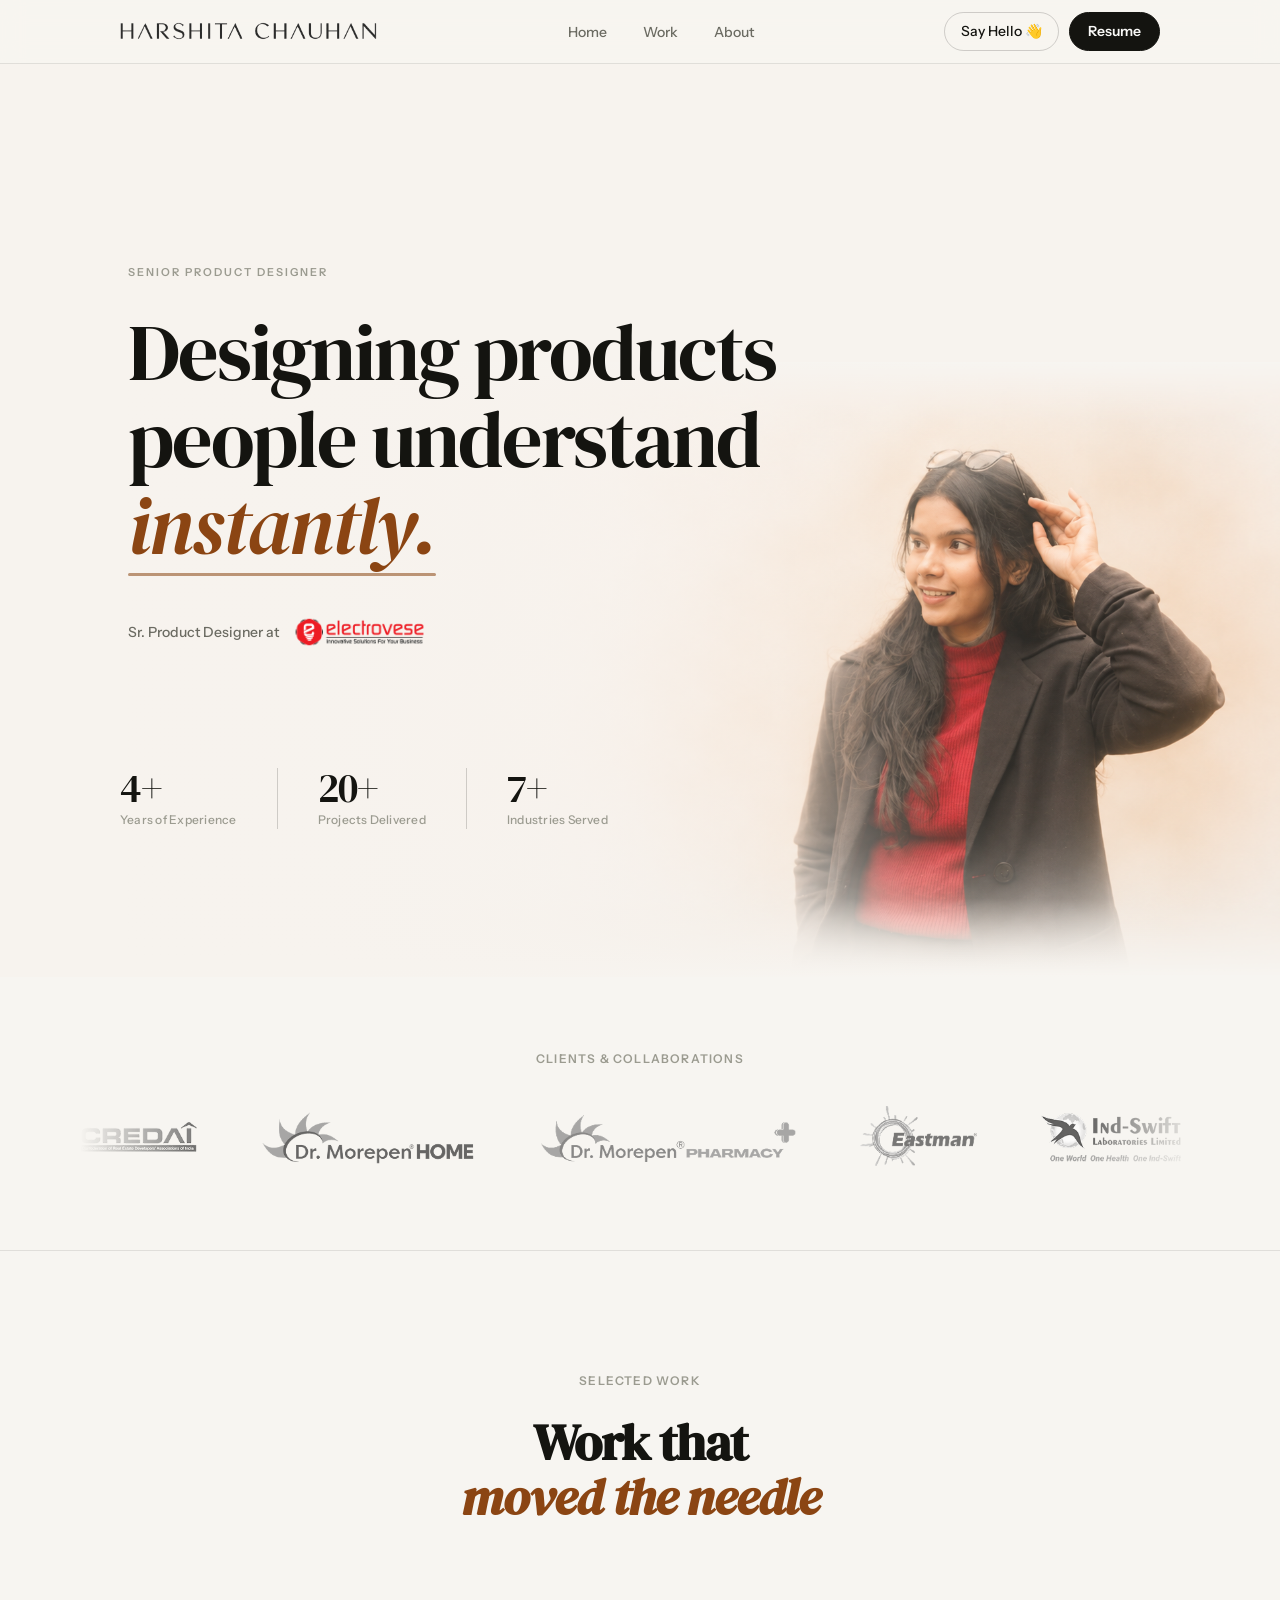
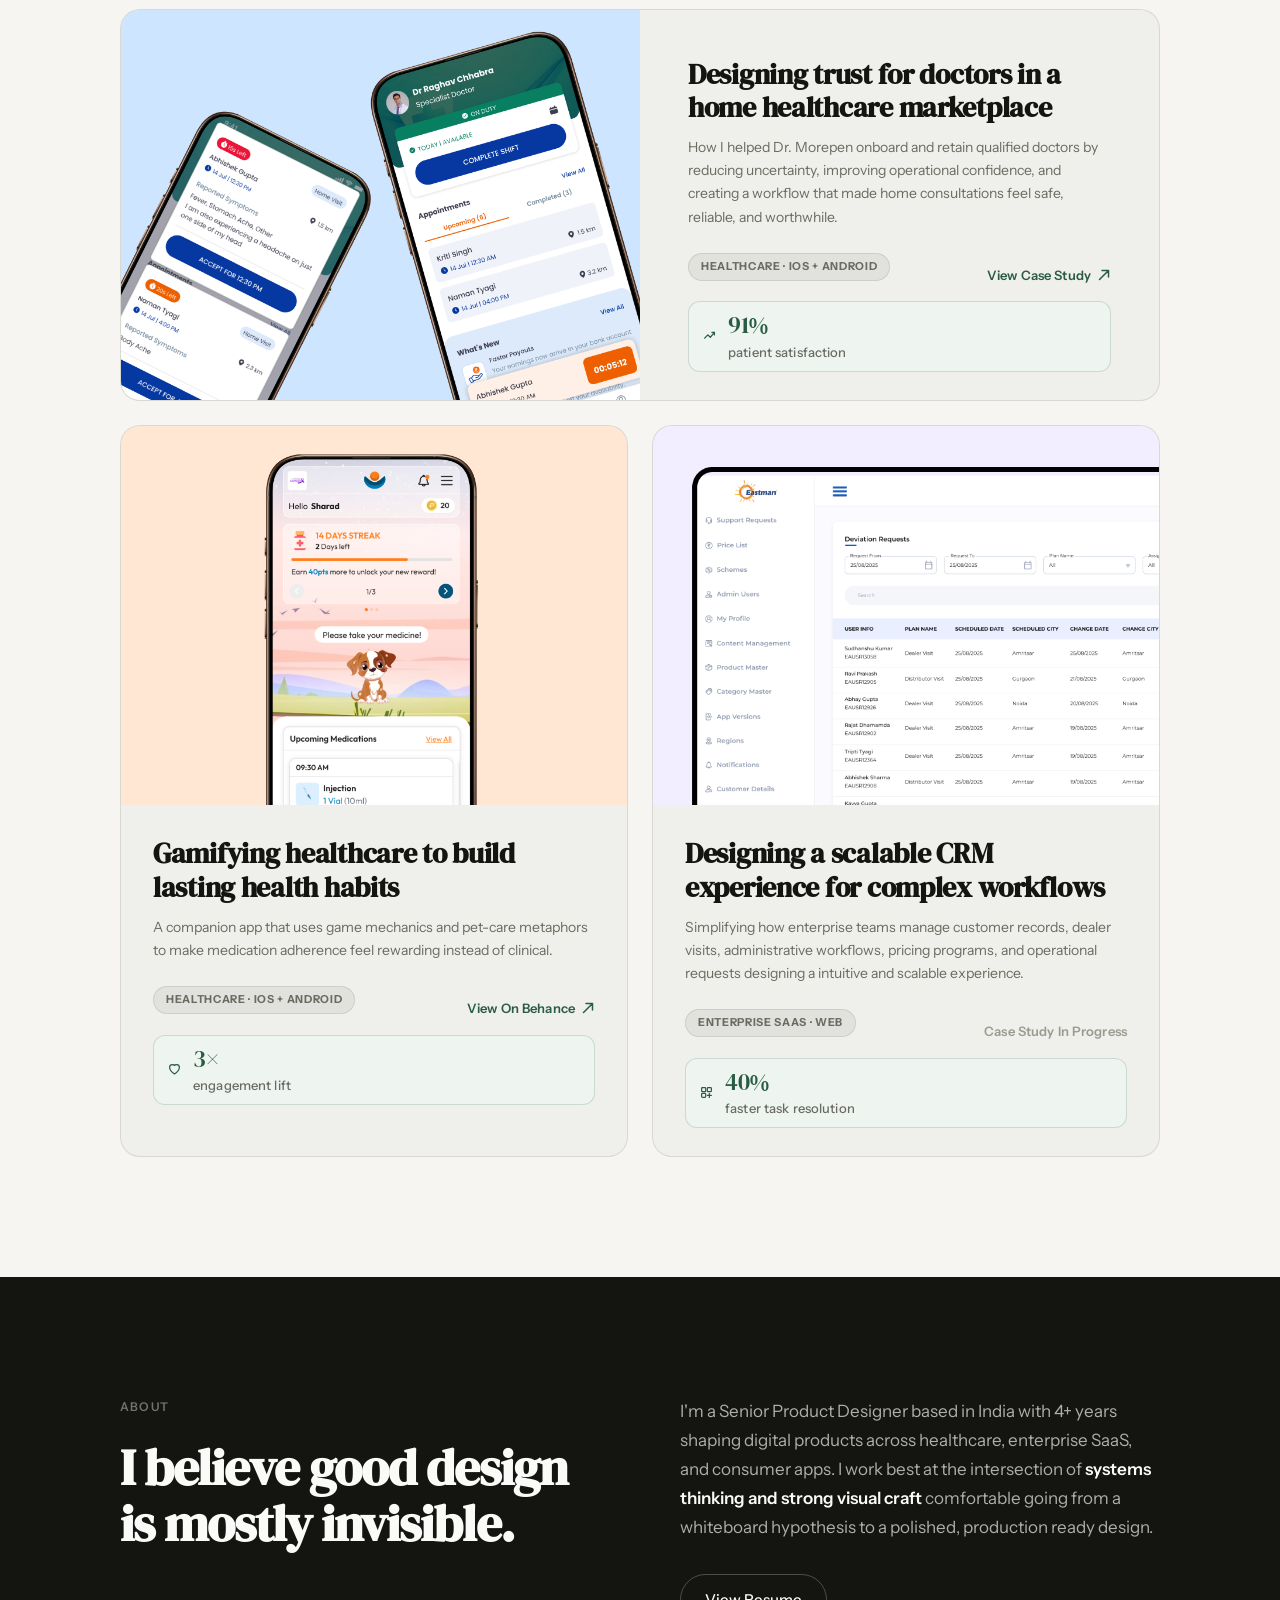
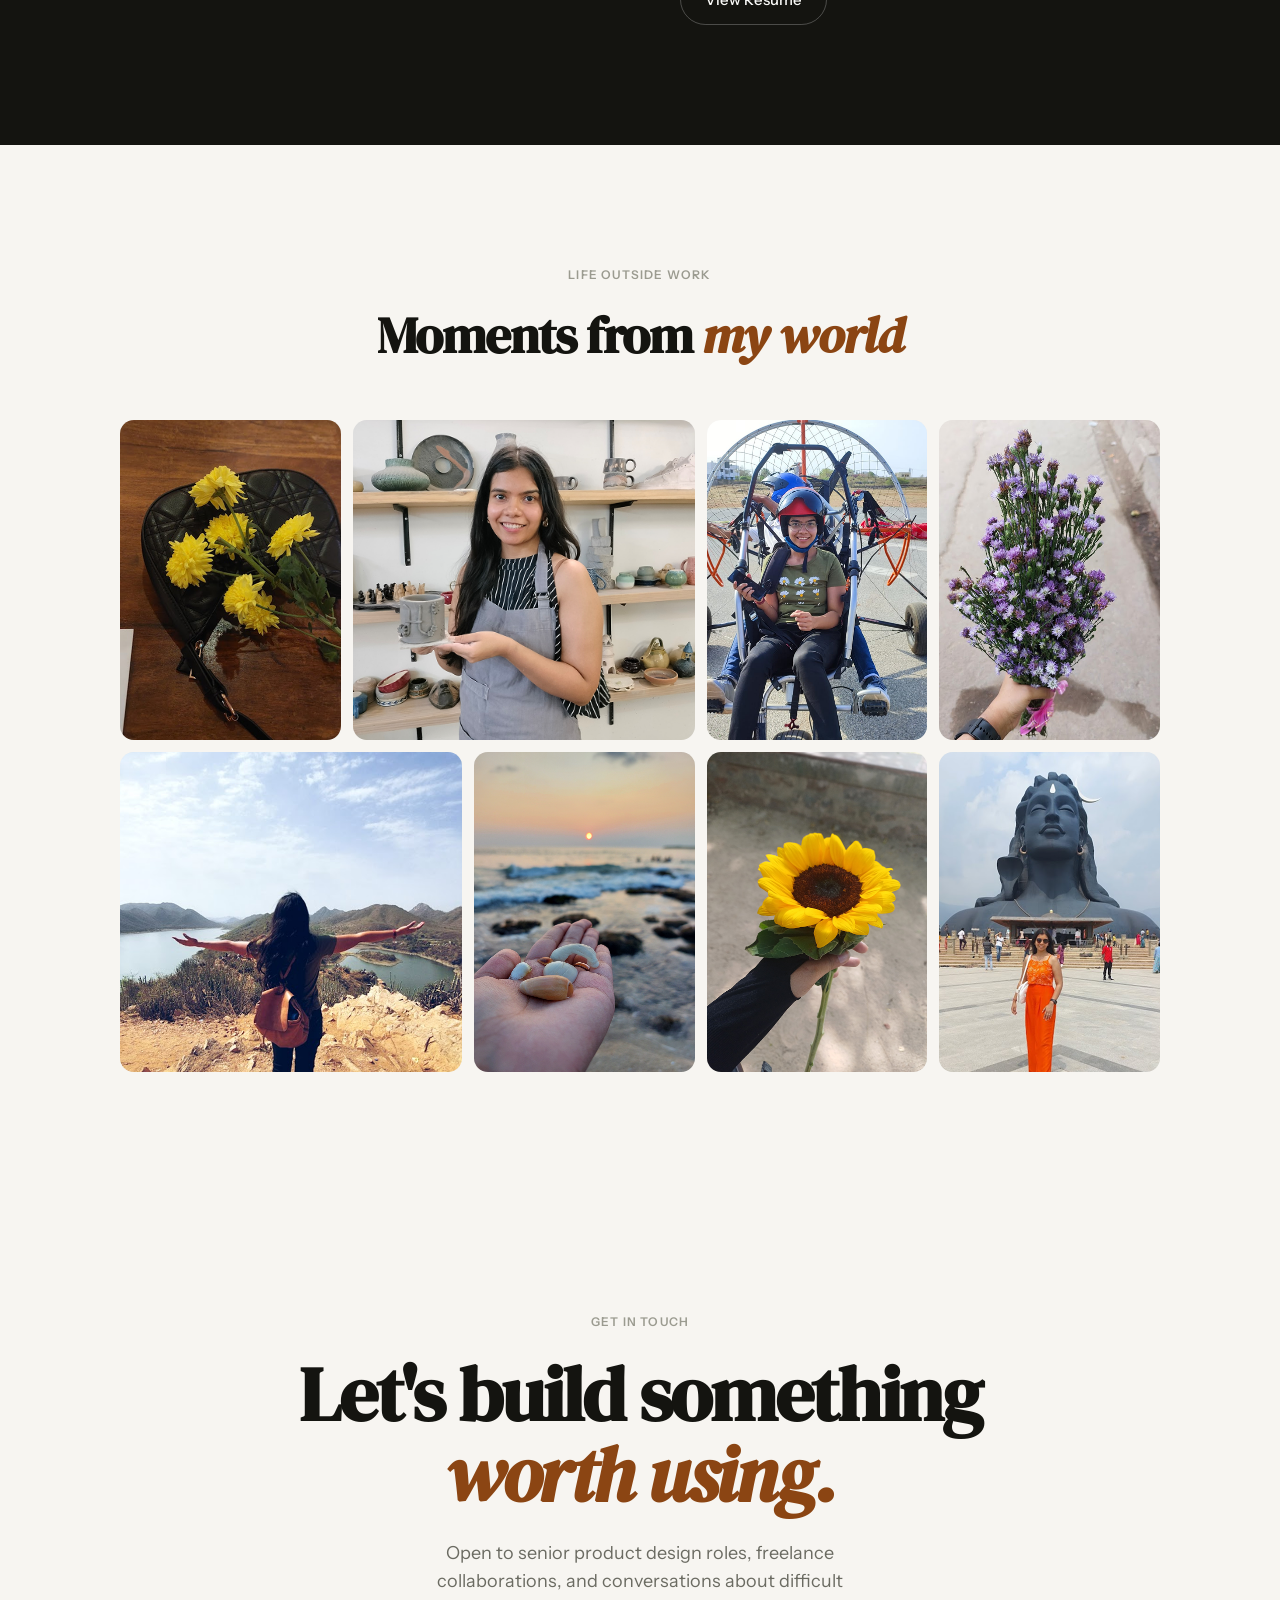
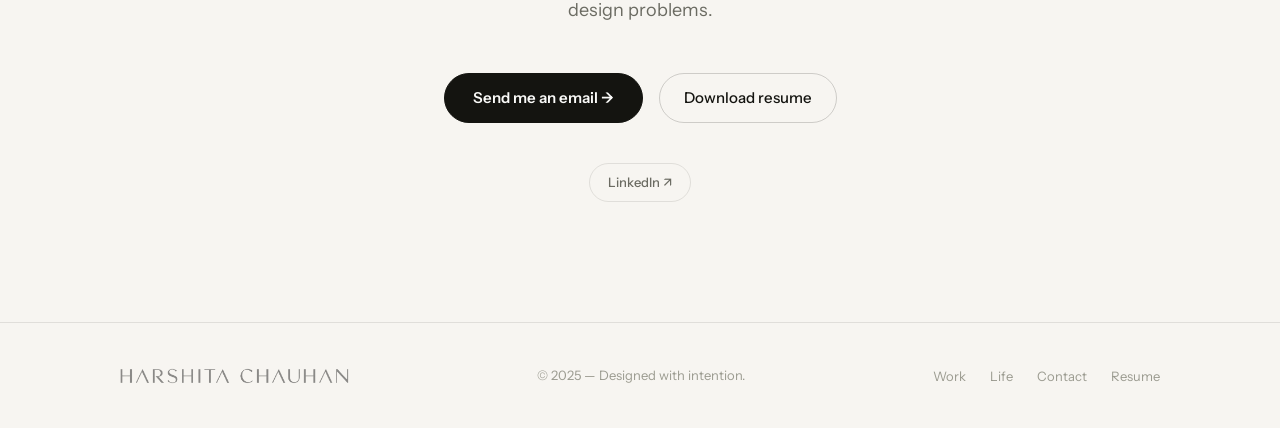
==== Index.html @ 5b44f0e1 "Add files via upload" ====
<!DOCTYPE html>
<html lang="en">
<head>
<meta charset="UTF-8">
<meta name="viewport" content="width=device-width, initial-scale=1.0">

<meta name="robots" content="noindex, nofollow">

<link rel="icon" type="image/png" href="favicon.png">
<title>Harshita Chauhan - Senior Product Designer</title>
<link rel="preconnect" href="https://fonts.googleapis.com">
<link rel="preconnect" href="https://fonts.gstatic.com" crossorigin>
<link href="https://fonts.googleapis.com/css2?family=Caveat:wght@500;600&family=DM+Serif+Display:ital@0;1&family=Instrument+Sans:ital,wght@0,400;0,500;0,600;1,400&family=Instrument+Serif:ital@0;1&display=swap" rel="stylesheet">
<style>
  :root {
    --bg: #F7F5F1;
    --bg-card: #EFEFEB;
    --bg-white: #FAFAF8;
    --text-primary: #141410;
    --text-secondary: #6B6B62;
    --text-muted: #9B9B90;
    --border: rgba(20,20,16,0.10);
    --border-strong: rgba(20,20,16,0.18);
    --accent: #2A5C45;
    --accent-light: #EEF5F1;
    --tag-bg: rgba(20,20,16,0.07);
    --radius-sm: 6px;
    --radius-md: 12px;
    --radius-lg: 20px;
    --radius-xl: 32px;
    --font-display: 'DM Serif Display', Georgia, serif;
    --font-sans: 'Instrument Sans', system-ui, sans-serif;
    --font-serif: 'Instrument Serif', Georgia, serif;
    --max-w: 1120px;
    --nav-h: 64px;
  }

  *, *::before, *::after { box-sizing: border-box; margin: 0; padding: 0; }

  html { scroll-behavior: smooth; -webkit-font-smoothing: antialiased; }

  body {
    background: var(--bg);
    color: var(--text-primary);
    font-family: var(--font-sans);
    font-size: 16px;
    line-height: 1.6;
    overflow-x: hidden;
  }

  /* ── NAV ─────────────────────────────────────────── */
  nav {
    position: fixed;
    top: 0; left: 0; right: 0;
    z-index: 100;
    height: var(--nav-h);
    display: flex;
    align-items: center;
    justify-content: center;
    padding: 0;
    background: rgba(247,245,241,0.88);
    backdrop-filter: blur(12px);
    -webkit-backdrop-filter: blur(12px);
    border-bottom: 1px solid var(--border);
    transition: background 0.3s;
  }

  .nav-inner {
    max-width: var(--max-w);
    width: 100%;
    margin: 0 auto;
    padding: 0 40px;
    display: flex;
    align-items: center;
    justify-content: space-between;
  }

  .nav-logo {
    font-family: var(--font-sans);
    font-weight: 600;
    font-size: 15px;
    letter-spacing: 0.04em;
    text-transform: uppercase;
    color: var(--text-primary);
    text-decoration: none;
  }

  .nav-links {
    display: flex;
    align-items: center;
    gap: 8px;
    list-style: none;
  }

  .nav-links a {
    font-size: 14px;
    color: var(--text-secondary);
    text-decoration: none;
    padding: 6px 14px;
    border-radius: 100px;
    transition: color 0.2s, background 0.2s;
    font-weight: 500;
  }
  .nav-links a:hover { color: var(--text-primary); background: var(--tag-bg); }

  .nav-ctas {
    display: flex;
    align-items: center;
    gap: 10px;
  }

  .btn-say-hello {
    display: flex; align-items: center; gap: 6px;
    font-size: 14px; font-weight: 500; font-family: var(--font-sans);
    color: var(--text-primary);
    border: 1px solid var(--border-strong);
    border-radius: 100px;
    padding: 7px 16px;
    background: transparent;
    cursor: pointer;
    text-decoration: none;
    transition: background 0.2s, border-color 0.2s;
  }
  .btn-say-hello:hover { background: var(--tag-bg); }
  .btn-say-hello .dot {
    width: 7px; height: 7px;
    background: #22C55E;
    border-radius: 50%;
    animation: pulse-dot 2s infinite;
  }

  .btn-resume {
    display: flex; align-items: center; gap: 6px;
    font-size: 14px; font-weight: 600; font-family: var(--font-sans);
    color: var(--bg-white);
    background: var(--text-primary);
    border: 1px solid var(--text-primary);
    border-radius: 100px;
    padding: 7px 18px;
    cursor: pointer;
    text-decoration: none;
    transition: opacity 0.2s;
  }
  .btn-resume:hover { opacity: 0.82; }

  @keyframes pulse-dot {
    0%, 100% { box-shadow: 0 0 0 0 rgba(34,197,94,0.4); }
    50% { box-shadow: 0 0 0 5px rgba(34,197,94,0); }
  }

  /* Mobile nav */
  .hamburger {
    display: none;
    flex-direction: column;
    gap: 5px;
    cursor: pointer;
    padding: 6px;
    background: none; border: none;
  }
  .hamburger span {
    display: block; width: 22px; height: 1.5px;
    background: var(--text-primary);
    transition: transform 0.3s, opacity 0.3s;
  }
  .mobile-menu {
    display: none;
    position: fixed;
    top: var(--nav-h); left: 0; right: 0;
    background: var(--bg-white);
    border-bottom: 1px solid var(--border);
    padding: 24px 24px 32px;
    z-index: 99;
    flex-direction: column;
    gap: 16px;
  }
  .mobile-menu.open { display: flex; }
  .mobile-menu a {
    font-size: 18px; font-weight: 500; color: var(--text-primary);
    text-decoration: none; padding: 8px 0;
    border-bottom: 1px solid var(--border);
  }

  /* ── LAYOUT ──────────────────────────────────────── */
  .container { max-width: var(--max-w); margin: 0 auto; padding: 0 40px; }

  section { padding: 120px 0; }

  /* ── HERO ────────────────────────────────────────── */
  .hero {
  position: relative;
  min-height: 100vh;
  overflow: hidden;
  background: #F7F3EE;

}

.hero::before {
  content: "";

  position: absolute;
  top: 0;
  right: 0;
  bottom: 0;

  width: 90%;

  background-image: url('hero.png');
  background-repeat: no-repeat;
  background-position: right bottom;
  background-size: contain;

  z-index: 1;
}

.hero-metrics,
.metrics-row,
.hero-bottom,
.hero-stats,
.hero-meta {
  position: relative;
  z-index: 10;
}

.hero-divider {
  position: relative;
  z-index: 10;
}


/* fade merge */
.hero::after {
  content: "";

  position: absolute;
  inset: 0;

  background:
    linear-gradient(
      to right,
      #F7F3EE 0%,
      rgba(247,243,238,0.98) 26%,
      rgba(247,243,238,0.82) 42%,
      rgba(247,243,238,0.42) 58%,
      rgba(247,243,238,0.08) 74%,
      rgba(247,243,238,0) 100%
    );

  z-index: 2;
  pointer-events: none;
}

.hero-body,
.navbar,
.hero-left {
  position: relative;
  z-index: 3;
}

  /* Two-column hero layout */
  .hero-body {
  display: grid;
  grid-template-columns: minmax(0, 1fr) 300px;
  gap: 48px;
  align-items: center;
  flex: 1;
  padding-bottom: 0;
  width: calc(100% + 80px);
  margin-left: -40px;
}

  /* LEFT column */
  .hero-left {
    display: flex;
    flex-direction: column;
    justify-content: center;
    padding-bottom: 48px;
    padding-left:  48px;

    animation: fadeUp 0.9s 0.05s ease both;
  }

  .hero-kicker {
    font-size: 11px;
    font-weight: 600;
    color: var(--text-muted);
    letter-spacing: 0.18em;
    text-transform: uppercase;
    margin-bottom: 28px;
  }

  .hero-headline {
    font-family: var(--font-display);
    font-size: clamp(80px, 4.8vw, 66px);
    line-height: 1.08;
    letter-spacing: -0.025em;
    color: var(--text-primary);
    margin-bottom: 0;
    font-weight: 400;
  }

  .hero-headline-italic {
    font-family: var(--font-display);
    font-size: clamp(80px, 4.8vw, 66px);
    line-height: 1.08;
    letter-spacing: -0.025em;
    font-style: italic;
    color: #8B4513;
    display: inline-block;
    width: fit-content;
    margin-top: 0;
    position: relative;
  }

  /* Terracotta hand-drawn underline — scoped to "instantly" text width */
  .hero-headline-italic::after {
    content: '';
    position: absolute;
    left: 0;
    bottom: -8px;
    height: 3px;
    width: 100%;
    background: #8B4513;
    border-radius: 2px;
    margin-top: 6px;
    opacity: 0.55;
  }

  /* Handwritten annotation labels */
  @import url('https://fonts.googleapis.com/css2?family=Caveat:wght@500&display=swap');

  .hero-annotation {
    position: absolute;
    font-family: 'Caveat', 'Dancing Script', cursive;
    font-size: 18px;
    font-weight: 500;
    color: var(--text-secondary);
    line-height: 1.3;
    pointer-events: none;
    white-space: nowrap;
  }

  .hero-annotation svg {
    display: block;
    overflow: visible;
  }

  /* RIGHT column — photo */
  .hero-right {
    position: relative;
    display: flex;
    align-items: flex-end;
    justify-content: center;
    animation: fadeUp 0.9s 0.15s ease both;
  }

  .hero-photo-blob {
    position: relative;
    width: 100%;
    height: 520px;
    display: flex;
    align-items: flex-end;
    justify-content: center;
  }

  /* Warm beige blob shape behind photo */
  .hero-blob-bg {
    position: absolute;
    bottom: 0;
    left: 50%;
    transform: translateX(-50%);
    width: 420px;
    height: 440px;
    background: #E8E0D4;
    border-radius: 60% 60% 50% 50% / 50% 50% 60% 60%;
  }

  .hero-photo-img {
    position: relative;
    z-index: 1;
    width: 360px;
    height: 480px;
    object-fit: cover;
    object-position: center top;
    /* B&W filter */
    filter: grayscale(100%) contrast(1.05);
    border-radius: 50% 50% 0 0;
  }

  /* annotation: "clarity is the goal" — top right of photo */
  .anno-clarity {
    top: 20px;
    right: 20px;
    text-align: right;
  }

  /* annotation: "Empathy at the core" — left middle of photo */
  .anno-empathy {
    bottom: 100px;
    left: -20px;
  }

  /* BOTTOM bar — stats + role */
  .hero-bottom {
    
    display: flex;
    align-items: center;
    justify-content: space-between;
    padding: 28px 0;
    flex-wrap: wrap;
    gap: 16px;
    animation: fadeUp 1s 0.25s ease both;
  }

  .hero-stats-row {
    display: flex;
    align-items: center;
    gap: 0;
  }

  .hero-stat {
    display: flex;
    flex-direction: column;
    gap: 2px;
    padding-right: 40px;
  }

  .hero-stat + .hero-stat {
    padding-left: 40px;
    border-left: 1px solid var(--border-strong);
  }

  .hero-stat-num {
    font-family: var(--font-display);
    font-size: 40px;
    line-height: 1;
    color: var(--text-primary);
    letter-spacing: -0.02em;
    font-weight: 400;
  }

  .hero-stat-label {
    font-size: 12px;
    color: var(--text-muted);
    font-weight: 500;
    letter-spacing: 0.02em;
  }

  .hero-stat-sep { display: none; }

  .hero-role-badge {
    display: flex;
    align-items: center;
    gap: 12px;
    font-size: 14px;
    color: var(--text-secondary);
    font-weight: 500;
margin-top: 48px;
  }

  .hero-role-badge img {
    height: 28px;
    width: auto;
  }

  /* nav badge "02" */
  .nav-counter {
    display: flex;
    align-items: center;
    justify-content: center;
    width: 40px;
    height: 40px;
    background: var(--text-primary);
    color: var(--bg-white);
    font-size: 13px;
    font-weight: 700;
    font-family: var(--font-sans);
    border-radius: var(--radius-sm);
    flex-shrink: 0;
    letter-spacing: 0.02em;
  }

  .nav-left-group {
    display: flex;
    align-items: center;
    gap: 14px;
  }

  .btn-primary {
    display: inline-flex; align-items: center; gap: 8px;
    font-size: 15px; font-weight: 600; font-family: var(--font-sans);
    color: var(--bg-white);
    background: var(--text-primary);
    border: 1px solid var(--text-primary);
    border-radius: 100px;
    padding: 12px 28px;
    cursor: pointer;
    text-decoration: none;
    transition: opacity 0.2s, transform 0.2s;
  }
  .btn-primary:hover { opacity: 0.82; transform: translateY(-1px); }

  .btn-secondary {
    display: inline-flex; align-items: center; gap: 8px;
    font-size: 15px; font-weight: 500; font-family: var(--font-sans);
    color: var(--text-primary);
    background: transparent;
    border: 1px solid var(--border-strong);
    border-radius: 100px;
    padding: 12px 24px;
    cursor: pointer;
    text-decoration: none;
    transition: background 0.2s, transform 0.2s;
  }
  .btn-secondary:hover { background: var(--tag-bg); transform: translateY(-1px); }

  .hero-actions {
    display: flex;
    align-items: center;
    gap: 16px;
    flex-wrap: wrap;
  }

  /* keep legacy hero-meta for other pages */
  .hero-meta {
    margin-top: 80px;
    padding-top: 40px;
    border-top: 1px solid var(--border);
    display: flex;
    align-items: center;
    justify-content: space-between;
    flex-wrap: wrap;
    gap: 24px;
  }

  .hero-current-role {
    display: flex; align-items: center; gap: 12px;
    font-size: 13px;
    color: var(--text-secondary);
    font-weight: 500;
  }

  .hero-current-role .role-badge {
    background: var(--text-primary);
    color: var(--bg-white);
    font-size: 11px;
    font-weight: 600;
    padding: 3px 10px;
    border-radius: 100px;
    letter-spacing: 0.06em;
    text-transform: uppercase;
  }

  @keyframes wave {
    0%, 100% { transform: rotate(0deg); }
    20% { transform: rotate(-10deg); }
    40% { transform: rotate(12deg); }
    60% { transform: rotate(-10deg); }
    80% { transform: rotate(10deg); }
  }

  /* Caveat font for annotations */
  .caveat {
    font-family: 'Caveat', cursive;
    font-size: 19px;
    font-weight: 500;
  }

  /* ── LOGOS ───────────────────────────────────────── */
  .logos-section {
    padding: 0 0 80px;
    border-bottom: 1px solid var(--border);
  }

  .logos-label {
    font-size: 12px;
    font-weight: 600;
    color: var(--text-muted);
    letter-spacing: 0.1em;
    text-transform: uppercase;
    margin-bottom: 32px;
    text-align: center;
  }

  .logos-scroll-outer {
    overflow: hidden;
    max-width: var(--max-w);
    margin: 0 auto;
    -webkit-mask-image: linear-gradient(to right, transparent 0%, black 10%, black 90%, transparent 100%);
    mask-image: linear-gradient(to right, transparent 0%, black 10%, black 90%, transparent 100%);
  }

  .logos-scroll-track {
    display: flex;
    align-items: center;
    gap: 64px;
    animation: logos-scroll 28s linear infinite;
    width: max-content;
    flex-shrink: 0;
  }

  .logos-scroll-outer:hover .logos-scroll-track {
    animation-play-state: paused;
  }

  @keyframes logos-scroll {
    from { transform: translateX(0); }
    to { transform: translateX(-50%); }
  }

  .logo-item {
    font-family: var(--font-sans);
    font-size: 15px;
    font-weight: 700;
    color: var(--text-muted);
    letter-spacing: 0.03em;
    text-transform: uppercase;
    white-space: nowrap;
    flex-shrink: 0;
    transition: color 0.2s;
  }
  .logo-item:hover { color: var(--text-primary); }

  .logo-item-styled {
    display: inline-flex;
    align-items: center;
    gap: 8px;
    font-family: var(--font-sans);
    font-size: 14px;
    font-weight: 700;
    color: var(--text-muted);
    letter-spacing: 0.04em;
    text-transform: uppercase;
    white-space: nowrap;
    flex-shrink: 0;
    transition: color 0.2s;
  }
.client-logo {
  height: 70px;
  width: auto;
  object-fit: contain;
  display: block;
  opacity: 0.72;
  transition: opacity 0.3s ease;
  filter: grayscale(100%);
}

.logo-item:hover .client-logo {
  opacity: 1;
  filter: grayscale(0%);
}
  .logo-item-styled .logo-icon {
    width: 22px;
    height: 22px;
    border-radius: 6px;
    display: inline-flex;
    align-items: center;
    justify-content: center;
    font-size: 11px;
    font-weight: 900;
    flex-shrink: 0;
  }

  /* ── SECTION LABELS ──────────────────────────────── */
  .section-label {
    font-size: 12px;
    font-weight: 600;
    color: var(--text-muted);
    letter-spacing: 0.1em;
    text-transform: uppercase;
    margin-bottom: 24px;
  }

  .section-headline {
    font-family: var(--font-display);
    font-size: clamp(36px, 4vw, 58px);
    line-height: 1.08;
    letter-spacing: -0.02em;
    color: var(--text-primary);
    margin-bottom: 20px;
  }

  .section-headline em { font-style: italic; color: #8B4513; }

  .section-desc {
    font-size: 17px;
    color: var(--text-secondary);
    max-width: 520px;
    line-height: 1.65;
  }

  /* ── WORK GRID ───────────────────────────────────── */
  .work-section { padding: 120px 0; }

  .work-header {
    display: flex;
    align-items: flex-end;
    justify-content: space-between;
    margin-bottom: 64px;
    gap: 32px;
    flex-wrap: wrap;
  }

  .projects-grid {
    display: grid;
    grid-template-columns: 1fr 1fr;
    gap: 24px;
  }

  .project-card {
    position: relative;
    border-radius: var(--radius-lg);
    overflow: hidden;
    cursor: pointer;
    text-decoration: none;
    color: var(--text-primary);
    background: var(--bg-card);
    border: 1px solid var(--border);
    transition: transform 0.4s cubic-bezier(0.16, 1, 0.3, 1), box-shadow 0.4s cubic-bezier(0.16, 1, 0.3, 1);
    display: block;
  }

 .project-card:hover {
  transform: none;
  box-shadow: 0 24px 60px rgba(0,0,0,0.08), 0 4px 16px rgba(0,0,0,0.04);
  background: var(--bg-card);
}


  .project-card.featured {
    grid-column: 1 / -1;
    display: grid;
    grid-template-columns: 1fr 1fr;
    align-items: center;
  }

  .project-image-wrap {
    aspect-ratio: 4/3;
    overflow: hidden;
    position: relative;
  }

.project-image {
  width: 100%;
  height: 100%;
  object-fit: cover;
  display: block;
  transition: transform 0.6s cubic-bezier(0.16, 1, 0.3, 1);
}

  .project-card.featured .project-image-wrap {
    aspect-ratio: auto;
    height: 100%;
    min-height: 380px;
  }

  .project-image-placeholder {
    width: 100%;
    height: 100%;
    display: flex;
    align-items: center;
    justify-content: center;
    font-size: 48px;
    font-family: var(--font-display);
    font-style: italic;
    color: rgba(20,20,16,0.15);
    letter-spacing: -0.02em;
  }

  .project-card:hover .project-image  {
    transform: scale(1.04);
    transition: transform 0.6s cubic-bezier(0.16, 1, 0.3, 1);
  }

  /* Color-coded project backgrounds */
  .bg-sage { background: #D4E5D8; }
  .bg-sand { background: #E8DDD0; }
  .bg-slate { background: #D8DDE8; }
  .bg-blush { background: #EAD8D8; }

  .project-info {
    padding: 32px;
padding-bottom: 28px;
    display: flex;
    flex-direction: column;
  }

  .project-card.featured .project-info {
    padding: 48px 48px 28px;
  }

  /* ── Colourful industry/platform chips ───────────── */
  .project-tag {
    display: inline-flex;
    align-items: center;
    gap: 6px;
    font-size: 11px;
    font-weight: 700;
    letter-spacing: 0.06em;
    text-transform: uppercase;
    border-radius: 100px;
    padding: 4px 12px;
    margin-bottom: 0;
    width: fit-content;
  }

  /* Row layout for tag + CTA — chip left, CTA right, same row */
  .project-tag-cta-row {
    display: flex;
    flex-direction: row;
    align-items: center;
    justify-content: space-between;
    margin-top: 20px;
    margin-bottom: 0;
    gap: 12px;
  }

  .project-tag-cta-row .project-tag {
    margin-bottom: 0;
  }

  .project-tag-cta-row .project-cta {
    margin-left: 0;
    white-space: nowrap;
    flex-shrink: 0;
  }

  /* colour variants — all updated to light grey */
  .project-tag.tag-health {
    color: #6B6B62;
    background: rgba(20,20,16,0.06);
    border: 1px solid rgba(20,20,16,0.10);
  }
  .project-tag.tag-saas {
    color: #6B6B62;
    background: rgba(20,20,16,0.06);
    border: 1px solid rgba(20,20,16,0.10);
  }
  .project-tag.tag-consumer {
    color: #6B6B62;
    background: rgba(20,20,16,0.06);
    border: 1px solid rgba(20,20,16,0.10);
  }

  .project-title {
    font-family: var(--font-display);
    font-size: clamp(20px, 2.2vw, 28px);
    line-height: 1.18;
    letter-spacing: -0.01em;
    margin-bottom: 12px;
    color: var(--text-primary);
  }

  .project-desc {
    font-size: 14px;
    color: var(--text-secondary);
    line-height: 1.65;
    margin-bottom: 0;
    flex: 1;
  }

  /* Spacer pushes metric + cta to bottom */
  .project-info-spacer { flex: 1; min-height: 20px; }

  /* ── Bottom metric bar ───────────────────────────── */
  .project-bottom {
    margin-top: 28px;
    padding-top: 24px;
    border-top: 1px solid var(--border);
    display: flex;
    align-items: flex-end;
    justify-content: space-between;
    gap: 16px;
  }

  .project-metric-block {
    display: flex;
    flex-direction: column;
    gap: 10px;
  }

  .project-metric-stat {
    display: flex;
    align-items: baseline;
    gap: 6px;
  }

  .project-metric-num {
    font-family: var(--font-display);
    font-size: clamp(28px, 3vw, 40px);
    line-height: 1;
    letter-spacing: -0.03em;
    color: var(--text-primary);
    font-weight: 400;
  }

  .project-metric-label {
    font-size: 12px;
    font-weight: 500;
    color: var(--text-muted);
    letter-spacing: 0.01em;
    max-width: 160px;
    line-height: 1.4;
  }

  .project-metric-icon {
    width: 32px;
    height: 32px;
    border-radius: 8px;
    display: flex;
    align-items: center;
    justify-content: center;
    flex-shrink: 0;
  }
  .project-metric-icon svg { width: 16px; height: 16px; }

  .icon-health { background: #D6F0E4; color: #1A6B47; }
  .icon-saas   { background: #DDE5FF; color: #2B4FBF; }
  .icon-consumer { background: #FFE9D5; color: #8B3A00; }

  .project-cta {
    display: inline-flex;
    align-items: center;
    gap: 6px;
    font-size: 13px;
    font-weight: 600;
    color: var(--accent);
    text-decoration: none;
    letter-spacing: 0.01em;
    transition: gap 0.2s;
    white-space: nowrap;
    flex-shrink: 0;
    margin-top: 16px;
  }

  .project-card:hover .project-cta { gap: 10px; }
  .project-cta svg { width: 14px; height: 14px; transition: transform 0.2s; }
  .project-card:hover .project-cta svg { transform: translate(2px, -2px); }

  .coming-soon-badge {
    position: absolute;
    top: 16px; right: 16px;
    font-size: 10px;
    font-weight: 700;
    letter-spacing: 0.1em;
    text-transform: uppercase;
    color: var(--text-secondary);
    background: rgba(247,245,241,0.9);
    border: 1px solid var(--border);
    border-radius: 100px;
    padding: 4px 12px;
  }

  /* ── PROJECT METRIC PILL (chip — kept for case study pages) ── */
  .project-metric {
    display: flex;
    align-items: center;
    gap: 12px;
    padding: 10px 14px;
    margin-bottom: 0;
    margin-top: 16px;
    letter-spacing: 0.01em;
    background: var(--accent-light);
    border: 1px solid rgba(42,92,69,0.18);
    border-radius: 12px;
    width: 100%;
    box-sizing: border-box;
  }
  
  /* Metric positioned at bottom with more prominence */
  .project-info .project-metric:last-of-type {
    display: flex;
    align-items: center;
    gap: 12px;
    padding: 10px 14px;
    margin-bottom: 0;
    margin-top: 16px;
    border-radius: 12px;
    background: var(--accent-light);
    border: 1px solid rgba(42,92,69,0.18);
    width: 100%;
    box-sizing: border-box;
  }
  
  .project-metric svg { 
    width: 40px; 
    height: 40px;
    flex-shrink: 0; 
    color: var(--accent);
    stroke-width: 1.5;
  }
  
  .project-metric-content {
    display: flex;
    flex-direction: column;
    gap: 4px;
    flex: 1;
  }
  
  .project-metric-number {
    font-family: var(--font-display);
    font-size: 24px;
    font-weight: 400;
    line-height: 1.1;
    color: var(--accent);
    letter-spacing: -0.02em;
  }
  
  .project-metric-label {
    font-size: 13px;
    font-weight: 500;
    color: var(--text-secondary);
    line-height: 1.4;
  }

  /* ── ABOUT ───────────────────────────────────────── */
  .about-section {
    background: var(--text-primary);
    color: var(--bg-white);
    padding: 120px 0;
  }

  .about-inner {
    display: grid;
    grid-template-columns: 1fr 1fr;
    gap: 80px;
    align-items: start;
  }

  .about-section .section-label { color: rgba(255,255,255,0.4); }

  .about-headline {
    font-family: var(--font-display);
    font-size: clamp(36px, 4vw, 56px);
    line-height: 1.08;
    letter-spacing: -0.02em;
    color: var(--bg-white);
    margin-bottom: 0;
  }

  .about-headline em {
    font-style: italic;
    color: #8B4513;
  }

  .about-body {
    color: rgba(255,255,255,0.65);
    font-size: 17px;
    line-height: 1.7;
  }

  .about-body p + p { margin-top: 20px; }

  .about-body strong { color: var(--bg-white); font-weight: 600; }

  .about-skills {
    margin-top: 40px;
    display: flex;
    flex-wrap: wrap;
    gap: 8px;
  }

  .skill-tag {
    font-size: 13px;
    font-weight: 500;
    color: rgba(255,255,255,0.7);
    background: rgba(255,255,255,0.08);
    border: 1px solid rgba(255,255,255,0.12);
    border-radius: 100px;
    padding: 6px 16px;
    transition: background 0.2s, color 0.2s;
  }

  .skill-tag:hover { background: rgba(255,255,255,0.14); color: var(--bg-white); }

  /* ── PROCESS ─────────────────────────────────────── */
  .process-section { padding: 120px 0; }

  .process-header {
    display: flex;
    justify-content: space-between;
    align-items: flex-end;
    margin-bottom: 80px;
    gap: 40px;
    flex-wrap: wrap;
  }

  .process-grid {
    display: grid;
    grid-template-columns: repeat(4, 1fr);
    gap: 2px;
  }

  .process-step {
    background: var(--bg-card);
    padding: 40px 32px;
    border-radius: 0;
    transition: background 0.25s;
  }

  .process-step:first-child { border-radius: var(--radius-md) 0 0 var(--radius-md); }
  .process-step:last-child { border-radius: 0 var(--radius-md) var(--radius-md) 0; }
  .process-step:hover { background: #E6E4DF; }

  .process-num {
    font-family: var(--font-display);
    font-size: 48px;
    color: var(--border-strong);
    line-height: 1;
    margin-bottom: 28px;
    font-style: italic;
  }

  .process-title {
    font-size: 16px;
    font-weight: 600;
    color: var(--text-primary);
    margin-bottom: 12px;
    letter-spacing: -0.01em;
  }

  .process-desc {
    font-size: 14px;
    color: var(--text-secondary);
    line-height: 1.6;
  }

  /* ── CASE STUDY PAGE ─────────────────────────────── */
  .page { display: none; }
  .page.active { display: block; }

  .cs-hero {
    padding-top: calc(var(--nav-h) + 80px);
    padding-bottom: 80px;
    border-bottom: 1px solid var(--border);
  }

  .cs-back {
    display: inline-flex;
    align-items: center;
    gap: 8px;
    font-size: 13px;
    font-weight: 500;
    color: var(--text-secondary);
    text-decoration: none;
    margin-bottom: 40px;
    padding: 6px 14px 6px 10px;
    border: 1px solid var(--border);
    border-radius: 100px;
    background: transparent;
    cursor: pointer;
    transition: background 0.2s, color 0.2s;
  }
  .cs-back:hover { background: var(--tag-bg); color: var(--text-primary); }

  .cs-label {
    font-size: 12px;
    font-weight: 600;
    letter-spacing: 0.1em;
    text-transform: uppercase;
    color: var(--accent);
    margin-bottom: 20px;
  }

  .cs-title {
    font-family: var(--font-display);
    font-size: clamp(40px, 5.5vw, 76px);
    line-height: 1.04;
    letter-spacing: -0.02em;
    color: var(--text-primary);
    max-width: 860px;
    margin-bottom: 32px;
  }

  .cs-summary {
    font-size: 19px;
    color: var(--text-secondary);
    max-width: 640px;
    line-height: 1.65;
    margin-bottom: 56px;
  }

  .cs-meta-row {
    display: flex;
    flex-wrap: wrap;
    gap: 48px;
  }

  .cs-meta-item { display: flex; flex-direction: column; gap: 4px; }

  .cs-meta-label {
    font-size: 11px;
    font-weight: 600;
    letter-spacing: 0.08em;
    text-transform: uppercase;
    color: var(--text-muted);
  }

  .cs-meta-value {
    font-size: 15px;
    color: var(--text-primary);
    font-weight: 500;
  }

  .cs-cover {
    margin: 0;
    border-radius: var(--radius-lg);
    overflow: hidden;
    height: 480px;
    display: flex;
    align-items: center;
    justify-content: center;
    font-family: var(--font-display);
    font-size: 56px;
    font-style: italic;
    color: rgba(20,20,16,0.18);
    margin-top: 80px;
  }

  .cs-body {
    max-width: 1320px;
    margin: 0 auto;
    padding: 80px 0;
  }

  .cs-section-title {
    font-family: var(--font-display);
    font-size: clamp(24px, 3vw, 38px);
    line-height: 1.12;
    letter-spacing: -0.02em;
    color: var(--text-primary);
    margin-bottom: 20px;
    padding-top: 64px;
  }

  .cs-section-label {
    font-size: 11px;
    font-weight: 600;
    letter-spacing: 0.1em;
    text-transform: uppercase;
    color: var(--text-muted);
    margin-bottom: 12px;
  }

  .cs-text {
    font-size: 17px;
    color: var(--text-secondary);
    line-height: 1.75;
    margin-bottom: 24px;
  }

  .cs-text strong { color: var(--text-primary); font-weight: 600; }

  .cs-quote {
    margin: 48px 0;
    padding: 32px 40px;
    border-left: 3px solid #0638A1;
    background: #DBEAFF;
    border-radius: 0 var(--radius-md) var(--radius-md) 0;
  }

  .cs-quote p {
    font-family:var(--font-display);
    font-size: 20px;
    color: var(--text-primary);
    line-height: 1.6;
    font-style: italic;
  }

  .cs-metrics {
    display: grid;
    grid-template-columns: repeat(3, 1fr);
    gap: 28px;
    margin: 48px 0;
  }

  .cs-metric {
    background: var(--bg-card);
    padding: 32px 28px;
    text-align: center;
  }

  .cs-metric:first-child { border-radius: var(--radius-md) 0 0 var(--radius-md); }
  .cs-metric:last-child { border-radius: 0 var(--radius-md) var(--radius-md) 0; }

  .cs-metric-num {
    font-family: var(--font-display);
    font-size: 52px;
    line-height: 1;
    color: var(--text-primary);
    letter-spacing: -0.02em;
    margin-bottom: 8px;
  }

  .cs-metric-label {
    font-size: 13px;
    color: var(--text-secondary);
    font-weight: 500;
  }

  .cs-image-block {
    margin: 56px -80px;
    border-radius: var(--radius-lg);
    overflow: hidden;
    height: 360px;
    display: flex;
    align-items: center;
    justify-content: center;
    font-family: var(--font-display);
    font-size: 36px;
    font-style: italic;
    color: rgba(20,20,16,0.16);
  }

  .cs-bullet-list {
    list-style: none;
    margin: 24px 0;
    display: flex;
    flex-direction: column;
    gap: 12px;
  }

  .cs-bullet-list li {
    display: flex;
    gap: 12px;
    font-size: 16px;
    color: var(--text-secondary);
    line-height: 1.6;
  }

  .cs-bullet-list li::before {
    content: '→';
    color: var(--accent);
    flex-shrink: 0;
    margin-top: 1px;
    font-weight: 600;
  }

  .cs-divider {
    height: 1px;
    background: var(--border);
    margin: 64px 0;
  }

  /* ── METRICS BAND ────────────────────────────────── */
  .metrics-band {
    background: var(--bg-card);
    border-top: 1px solid var(--border);
    border-bottom: 1px solid var(--border);
    padding: 64px 0;
  }

  .metrics-inner {
    display: flex;
    align-items: center;
    justify-content: center;
    gap: 80px;
    flex-wrap: wrap;
  }

  .metric-item { text-align: center; }

  .metric-num {
    font-family: var(--font-display);
    font-size: 52px;
    line-height: 1;
    letter-spacing: -0.02em;
    color: var(--text-primary);
    margin-bottom: 6px;
  }

  .metric-label {
    font-size: 13px;
    color: var(--text-muted);
    font-weight: 500;
    letter-spacing: 0.02em;
  }

  .metric-sep { width: 1px; height: 56px; background: var(--border-strong); }

  /* ── CONTACT ─────────────────────────────────────── */
  .contact-section {
    padding: 120px 0;
    text-align: center;
  }

  .contact-headline {
    font-family: var(--font-display);
    font-size: clamp(48px, 6vw, 88px);
    line-height: 1.04;
    letter-spacing: -0.03em;
    color: var(--text-primary);
    margin-bottom: 24px;
  }

  .contact-headline em { font-style: italic; color: #8B4513; }

  .contact-sub {
    font-size: 18px;
    color: var(--text-secondary);
    max-width: 440px;
    margin: 0 auto 48px;
    line-height: 1.6;
  }

  .contact-email-row {
    display: flex;
    align-items: center;
    justify-content: center;
    gap: 12px;
    margin-bottom: 40px;
  }

  .contact-email {
    font-family: var(--font-display);
    font-size: clamp(20px, 2.5vw, 28px);
    color: var(--text-primary);
    text-decoration: none;
    font-style: italic;
    border-bottom: 2px solid var(--accent);
    padding-bottom: 2px;
    transition: color 0.2s;
  }
  .contact-email:hover { color: var(--accent); }

  .copy-btn {
    display: inline-flex;
    align-items: center;
    gap: 6px;
    font-size: 13px;
    font-weight: 600;
    color: var(--text-secondary);
    background: var(--tag-bg);
    border: 1px solid var(--border);
    border-radius: 100px;
    padding: 6px 14px;
    cursor: pointer;
    transition: background 0.2s, color 0.2s;
  }
  .copy-btn:hover { background: var(--bg-card); color: var(--text-primary); }
  .copy-btn.copied { color: var(--accent); background: var(--accent-light); border-color: rgba(42,92,69,0.2); }

  .socials {
    display: flex;
    align-items: center;
    justify-content: center;
    gap: 12px;
    margin-top: 40px;
  }

  .social-link {
    display: inline-flex;
    align-items: center;
    gap: 6px;
    font-size: 13px;
    font-weight: 500;
    color: var(--text-secondary);
    text-decoration: none;
    border: 1px solid var(--border);
    border-radius: 100px;
    padding: 8px 18px;
    transition: background 0.2s, color 0.2s;
  }
  .social-link:hover { background: var(--tag-bg); color: var(--text-primary); }

  /* ── FOOTER ──────────────────────────────────────── */
  footer {
    border-top: 1px solid var(--border);
    padding: 40px 0;
  }

  .footer-inner {
    display: flex;
    align-items: center;
    justify-content: space-between;
    flex-wrap: wrap;
    gap: 16px;
  }

  .footer-logo {
    font-family: var(--font-sans);
    font-weight: 600;
    font-size: 13px;
    letter-spacing: 0.05em;
    text-transform: uppercase;
    color: var(--text-muted);
  }

  .footer-copy {
    font-size: 13px;
    color: var(--text-muted);
  }

  .footer-links {
    display: flex;
    gap: 24px;
    list-style: none;
  }

  .footer-links a {
    font-size: 13px;
    color: var(--text-muted);
    text-decoration: none;
    transition: color 0.2s;
  }
  .footer-links a:hover { color: var(--text-primary); }

  /* ── LIFE OUTSIDE WORK ───────────────────────────── */
  .life-section {
    padding: 120px 0;
  }

  .life-header {
    display: flex;
    flex-direction: column;
    align-items: center;
    text-align: center;
    margin-bottom: 56px;
  }

  .life-headline {
    font-family: var(--font-display);
    font-size: clamp(36px, 4vw, 58px);
    line-height: 1.08;
    letter-spacing: -0.02em;
    color: var(--text-primary);
  }

  .life-headline em { font-style: italic; color: #8B4513; }

  .life-desc {
    display: none;
  }

  /* Life outside work — interest grid */
  

  /* ── PROJECT METRIC PILL ─────────────────────────── */
  .project-metric {
    display: inline-flex;
    align-items: center;
    gap: 7px;
    font-size: 12px;
    font-weight: 600;
    color: var(--accent);
    background: var(--accent-light);
    border: 1px solid rgba(42,92,69,0.18);
    border-radius: 100px;
    padding: 5px 13px 5px 10px;
    margin-bottom: 18px;
    letter-spacing: 0.01em;
  }
  .project-metric svg {
    width: 13px;
    height: 13px;
    flex-shrink: 0;
  }

  /* ── ANIMATIONS ──────────────────────────────────── */
  @keyframes fadeUp {
    from { opacity: 0; transform: translateY(20px); }
    to { opacity: 1; transform: translateY(0); }
  }

  .fade-in {
    opacity: 0;
    transform: translateY(24px);
    transition: opacity 0.7s cubic-bezier(0.16, 1, 0.3, 1), transform 0.7s cubic-bezier(0.16, 1, 0.3, 1);
  }

  .fade-in.visible { opacity: 1; transform: none; }
  .fade-in:nth-child(2) { transition-delay: 0.08s; }
  .fade-in:nth-child(3) { transition-delay: 0.16s; }
  .fade-in:nth-child(4) { transition-delay: 0.24s; }

  /* ── MOBILE ──────────────────────────────────────── */
  @media (max-width: 768px) {
    nav { padding: 0 20px; }
    .nav-links { display: none; }
    .nav-ctas { display: none; }
    .hamburger { display: flex; }
    .container { padding: 0 20px; }
    section, .work-section, .about-section, .process-section, .contact-section, .life-section { padding: 80px 0; }

    .hero-body { grid-template-columns: 1fr; }
    .hero-right { display: none; }
    .hero-headline { font-size: 52px; }
    .hero-headline-italic { font-size: 52px; }
    .hero-left { padding-bottom: 32px; }
    .hero-split { grid-template-columns: 1fr !important; gap: 24px !important; }
    .hero-split-right { align-items: flex-start !important; }

    .projects-grid { grid-template-columns: 1fr; }
    .project-card.featured { grid-template-columns: 1fr; }
    .project-card.featured .project-image-wrap { min-height: 240px; height: 240px; }

    .about-inner { grid-template-columns: 1fr; gap: 48px; }

    .process-grid { grid-template-columns: 1fr 1fr; }
    .process-step:first-child { border-radius: var(--radius-md) 0 0 0; }
    .process-step:nth-child(2) { border-radius: 0 var(--radius-md) 0 0; }
    .process-step:nth-child(3) { border-radius: 0 0 0 var(--radius-md); }
    .process-step:last-child { border-radius: 0 0 var(--radius-md) 0; }

    .metrics-inner { gap: 40px; }
    .metric-sep { display: none; }

    .cs-metrics { grid-template-columns: 1fr; }
    .cs-metric:first-child { border-radius: var(--radius-md) var(--radius-md) 0 0; }
    .cs-metric:last-child { border-radius: 0 0 var(--radius-md) var(--radius-md); }
    .cs-image-block { margin: 40px 0; }
    .cs-meta-row { gap: 24px; }

    .contact-headline { font-size: 44px; }
    .contact-email-row { flex-direction: column; }
    .footer-inner { flex-direction: column; gap: 12px; text-align: center; }

    .life-header { grid-template-columns: 1fr; gap: 24px; }
    .life-grid {
      grid-template-columns: 1fr 1fr;
      gap: 10px;
    }
    .life-photo:nth-child(1) { grid-column: 1 / 3; height: 260px; }
    .life-photo:nth-child(2) { grid-column: 1 / 2; height: 200px; }
    .life-photo:nth-child(3) { grid-column: 2 / 3; height: 200px; }
    .life-photo:nth-child(4) { grid-column: 1 / 2; height: 200px; }
    .life-photo:nth-child(5) { grid-column: 2 / 3; height: 200px; }
    .life-photo:nth-child(6) { grid-column: 1 / 3; height: 220px; }
  }

  /* ── LIFE GRID LABELS ─────────────────────────── */
  .life-grid-card { position: relative; }
  .life-grid-label {
    position: absolute;
    bottom: 16px; left: 0; right: 0;
    text-align: center;
    font-family: var(--font-sans);
    font-size: 11px;
    font-weight: 700;
    letter-spacing: 0.1em;
    text-transform: uppercase;
    color: rgba(0,0,0,0.42);
    opacity: 0;
    transform: translateY(5px);
    transition: opacity 0.3s ease, transform 0.3s ease;
    pointer-events: none;
  }
  .life-grid-card:hover .life-grid-label { opacity: 1; transform: translateY(0); }

  /* ── PAGE ANIMATIONS ──────────────────────────── */
  @media (prefers-reduced-motion: no-preference) {
    @keyframes heroFadeUp {
      from { opacity: 0; transform: translateY(20px); }
      to   { opacity: 1; transform: translateY(0); }
    }
    @keyframes heroFadeIn {
      from { opacity: 0; }
      to   { opacity: 1; }
    }

    /* Hero above-fold entrance */
    .hero-kicker          { animation: heroFadeUp 0.65s 0.10s both cubic-bezier(0.16,1,0.3,1); }
    .hero-headline        { animation: heroFadeUp 0.70s 0.25s both cubic-bezier(0.16,1,0.3,1); }
    .hero-headline-italic { animation: heroFadeUp 0.70s 0.40s both cubic-bezier(0.16,1,0.3,1); }
    .hero-bottom          { animation: heroFadeIn 0.80s 0.55s both ease; }
    .hero-right           { animation: heroFadeIn 0.90s 0.30s both ease; }

    /* Scroll-triggered base */
    [data-anim] {
      opacity: 0;
      transform: translateY(22px);
      transition: opacity 0.70s cubic-bezier(0.16,1,0.3,1),
                  transform 0.70s cubic-bezier(0.16,1,0.3,1);
      transition-delay: var(--anim-delay, 0ms);
    }
    [data-anim].visible { opacity: 1; transform: translateY(0); }

    /* Stagger group: each child staggers in */
    [data-anim-group] > * {
      opacity: 0;
      transform: translateY(20px);
      transition: opacity 0.60s cubic-bezier(0.16,1,0.3,1),
                  transform 0.60s cubic-bezier(0.16,1,0.3,1);
    }
    [data-anim-group].visible > *:nth-child(1) { opacity:1; transform:none; transition-delay:  0ms; }
    [data-anim-group].visible > *:nth-child(2) { opacity:1; transform:none; transition-delay: 90ms; }
    [data-anim-group].visible > *:nth-child(3) { opacity:1; transform:none; transition-delay:180ms; }
    [data-anim-group].visible > *:nth-child(4) { opacity:1; transform:none; transition-delay:270ms; }
    [data-anim-group].visible > *:nth-child(5) { opacity:1; transform:none; transition-delay:360ms; }
    [data-anim-group].visible > *:nth-child(6) { opacity:1; transform:none; transition-delay:450ms; }
[data-anim-group].visible > * {
  opacity:1;
  transform:none;
}

    /* Smooth link/button hover lift */
    .btn-primary, .btn-secondary, .btn-resume {
      transition: transform 0.25s cubic-bezier(0.16,1,0.3,1),
                  box-shadow 0.25s ease,
                  background 0.2s ease,
                  color 0.2s ease;
    }
    .btn-primary:hover  { transform: translateY(-2px); box-shadow: 0 8px 24px rgba(0,0,0,0.10); }
    .btn-secondary:hover{ transform: translateY(-2px); }
    .btn-resume:hover   { transform: translateY(-2px); }

    /* Section label fade-slide */
    .section-label[data-anim], .work-header[data-anim] {
      transition-duration: 0.55s;
    }
  }

  /* ── CS COVER: constrained width ─────────────────── */
  .cs-cover {
    margin: 32px 0 0 0;
    border-radius: var(--radius-lg) !important;
  }

  /* ── CS STICKY SECTION ────────────────────────────── */
  .cs-sticky-section {
    padding: 120px 0;
    border-bottom: 1px solid var(--border);
  }
  .cs-sticky-layout {
    display: grid;
    grid-template-columns: 1fr 1fr;
    gap: 80px;
    align-items: start;
  }
  .cs-sticky-left {
    position: sticky;
    top: calc(var(--nav-h) + 48px);
  }
  .cs-sticky-right {
    display: flex;
    flex-direction: column;
    gap: 20px;
  }
  .cs-scroll-card {
    border-radius: 16px;
    overflow: hidden;
    background: var(--bg-card);
    border: 1px solid var(--border);
    transition: transform 0.35s cubic-bezier(0.16,1,0.3,1), box-shadow 0.35s ease;
  }
  .cs-scroll-card:hover {
    transform: translateY(-4px);
    box-shadow: 0 16px 48px rgba(0,0,0,0.08);
  }
  .cs-scroll-card-img {
    height: 180px;
    display: flex;
    align-items: center;
    justify-content: center;
    font-family: var(--font-display);
    font-size: 22px;
    font-style: italic;
    color: rgba(20,20,16,0.28);
  }
  .cs-scroll-card-body { padding: 24px 28px; }
  .cs-scroll-card-title {
    font-family: var(--font-sans);
    font-size: 24px;
    font-weight: 600;
    color: var(--text-primary);
    margin-bottom: 8px;
  }
  .cs-scroll-card-sub {
    font-size: 16px;
    color: var(--text-secondary);
    line-height: 1.65;
  }

  /* ── CS WIDE IMAGE ────────────────────────────────── */
  .cs-wide-img {
    height: 280px;
    border-radius: var(--radius-md);
    display: flex;
    align-items: center;
    justify-content: center;
    font-family: var(--font-display);
    font-size: 22px;
    font-style: italic;
    color: rgba(20,20,16,0.25);
    margin: 40px 0 48px;
  }

  /* ── CS TWO COLUMN PROBLEMS/SOLUTIONS ─────────────── */
  .cs-two-col {
    display: grid;
    grid-template-columns: 1fr 1fr;
    gap: 40px;
    margin: 0 0 40px;
  }
  .cs-col-head {
    font-family: var(--font-sans);
    font-size: 11px;
    font-weight: 700;
    letter-spacing: 0.1em;
    text-transform: uppercase;
    margin-bottom: 20px;
    padding-bottom: 10px;
    border-bottom: 2px solid;
  }
  .cs-col-head.problems { color: #B84040; border-color: #B84040; }
  .cs-col-head.solutions { color: var(--accent); border-color: var(--accent); }

  /* ── CS NEXT PROJECT WITH IMAGE ───────────────────── */
  .cs-next-inner {
    display: grid;
    grid-template-columns: 1fr 1fr;
    gap: 80px;
    align-items: center;
    text-align: left;
  }
  .cs-next-image {
    height: 280px;
    border-radius: var(--radius-md);
    display: flex;
    align-items: center;
    justify-content: center;
    font-family: var(--font-display);
    font-size: 64px;
    font-style: italic;
    color: rgba(20,20,16,0.18);
  }

  /* ── CS ANIMATION TARGETS ─────────────────────────── */
  .cs-title     { animation: heroFadeUp 0.7s 0.15s both cubic-bezier(0.16,1,0.3,1); }
  .cs-summary   { animation: heroFadeUp 0.7s 0.30s both cubic-bezier(0.16,1,0.3,1); }
  .cs-meta-row  { animation: heroFadeIn 0.8s 0.45s both ease; }
  .cs-label     { animation: heroFadeUp 0.6s 0.05s both cubic-bezier(0.16,1,0.3,1); }

  @media (max-width: 768px) {
    .cs-sticky-layout, .cs-two-col, .cs-next-inner { grid-template-columns: 1fr; }
    .cs-sticky-left { position: static; }
    .cs-next-image { height: 200px; }
  }

.cs-cover-image {
  width: 100%;
  height: 100%;
  object-fit: cover;
  display: block;
  border-radius: 0px;
}

.cs-scroll-image {
  width: 100%;
  height: 100%;
  object-fit: cover;
  display: block;
  border-radius: 24px;
}
.page {
  display: none !important;
}

.page.active {
  display: block !important;
}
lessons-list{
  margin-top:48px;
}

.lesson-item{
  display:flex;
  gap:24px;
  align-items:flex-start;
  padding:28px 0;
  border-bottom:1px solid var(--border);
}

.lesson-item:last-child{
  border-bottom:none;
}

.lesson-icon{
  width:56px;
  height:56px;
  object-fit:cover;
  border-radius:12px;
  flex-shrink:0;
}

.lesson-content h3{
  font-family:var(--font-display);
  font-size:28px;
  line-height:1.05;
  letter-spacing:-0.02em;
  margin-bottom:8px;
}

.lesson-content p{
  font-size:16px;
  line-height:1.7;
  color:var(--text-secondary);
  margin:0;
}
/* Main layout */
.cs-two-col{
  display:grid;
  grid-template-columns: 0.9fr 1.1fr;
  gap:72px;
  align-items:center;
  margin-top:48px;
}

/* Left content */
.cs-two-col-content{
  max-width:520px;
}

.cs-two-col-content p{
  font-size:18px;
  line-height:1.8;
  color:var(--text-secondary);
  margin-bottom:32px;
}

/* Bullet list */
.cs-bullets{
  list-style:none;
  padding:0;
  margin:0;
  display:flex;
  flex-direction:column;
  gap:20px;
}

.cs-bullets li{
  position:relative;
  padding-left:28px;
  font-size:17px;
  line-height:1.7;
  color:var(--text-secondary);
}

.cs-bullets li::before{
  content:"→";
  position:absolute;
  left:0;
  color:var(--accent);
}

/* Right image */
.cs-two-col-image{
  width:100%;
}

.cs-two-col-image img{
  width:100%;
  display:block;
  border-radius:0px;
  object-fit:cover;
}

/* Mobile */
@media (max-width: 900px){

  .cs-two-col{
    grid-template-columns:1fr;
    gap:40px;
  }

  .cs-two-col-image{
    order:-1;
  }

  .cs-two-col-content{
    max-width:none;
  }
}
.gif-showcase{
  width:100%;
  background:#FAFAFA;
  border:1px solid var(--border);
  border-radius:24px;

  display:flex;
  justify-content:center;
  align-items:center;
  overflow:hidden;
margin:48px 0;
}

.gif-showcase img{
  display:block;
  max-height:500px;
  width:auto;


  margin:-8px; /* crops 4px from all sides */
}
.highlight-1{
  color:#0638A1;
}
.about-resume-btn{
  margin-top:32px;
  color:var(--bg-white);
  border-color:rgba(255,255,255,0.24);
}

.about-resume-btn:hover{
  background:rgba(255,255,255,0.08);
}
.life-photo-grid{
  display:grid;
  grid-template-columns:1fr 1.55fr 1fr 1fr;
  gap:12px;
}
.life-photo-grid-1{
  display:grid;
  grid-template-columns:1.55fr 1fr 1fr 1fr;
  gap:12px;
}

.life-photo{
  height:320px;
  border-radius:14px;
  overflow:hidden;
  background:var(--bg-card);
}

.life-photo.small{
  grid-column:span 1;
}

.life-photo.medium{
  grid-column:span 2;
}

.life-photo.wide{
  grid-column:span 3;
}

.life-photo.medium{
  width:100%;
}

.life-photo img{
  width:100%;
  height:100%;
  object-fit:cover;
  display:block;
}

@media(max-width:768px){
  .life-photo-grid{
    grid-template-columns:1fr 1fr;
  }

  .life-photo{
    height:500px;
  }
}


</style>
</head>
<body>

<!-- ═══════════════════════════════════════════════════ NAV -->
<nav id="nav">
  <div class="nav-inner">
    <div class="nav-left-group">
      <a href="#" class="nav-logo" onclick="showPage('home')" style="display:flex;align-items:center;">
        <img src="harshita_logo.png" alt="Harshita Chauhan" style="height:18px;width:auto;display:block;opacity:0.85;">
      </a>
    </div>
    <ul class="nav-links">
      <li><a href="#" onclick="showPage('home')">Home</a></li>
      <li><a href="#work" onclick="showPage('home')">Work</a></li>
      <li><a href="#about" onclick="showPage('home')">About</a></li>
    </ul>
    <div class="nav-ctas">
      <a href="https://mail.google.com/mail/?view=cm&fs=1&to=meharshitachauhan@gmail.com"
   target="_blank" class="btn-say-hello">Say Hello 👋</a>
      <a href="Harshita_Senior_Product_Designer.pdf" download="Harshita_Senior_Product_Designer.pdf" class="btn-resume">Resume</a>
    </div>
    <button class="hamburger" id="hamburger" aria-label="Open menu">
      <span></span><span></span><span></span>
    </button>
  </div>
</nav>

<div class="mobile-menu" id="mobileMenu">
  <a href="#" onclick="showPage('home'); closeMobile()">Home</a>
  <a href="#work" onclick="showPage('home'); closeMobile()">Work</a>
  <a href="#about" onclick="showPage('home'); closeMobile()">About</a>
  <a href="#life" onclick="showPage('home'); closeMobile()">Life</a>
  <a href="https://mail.google.com/mail/?view=cm&fs=1&to=meharshitachauhan@gmail.com"
   target="_blank" onclick="closeMobile()">Contact</a>
  <a href="Harshita_Senior_Product_Designer.pdf"
   download="Harshita_Senior_Product_Designer.pdf"; closeMobile()">Download Resume</a>
</div>

<!-- ═══════════════════════════════════════════════════ HOME PAGE -->
<div id="home-page" class="page active">

  <!-- ── HERO ──────────────────────────────────────────────────── -->
  <section class="hero">
    <div class="container" style="display:flex;flex-direction:column;flex:1;padding-top:0;padding-bottom:0;">

      <!-- breathing space below nav -->
      <div style="height:100px;flex-shrink:0;"></div>

      <div class="hero-body">

        <!-- LEFT: text column -->
        <div class="hero-left">
          <p class="hero-kicker">Senior Product Designer</p>

          <h1 class="hero-headline">
            Designing products people understand
          </h1>
          <span class="hero-headline-italic">instantly.</span>
          <div class="hero-role-badge">
          <span style="font-size:14px;color:var(--text-secondary);font-weight:500;white-space:nowrap;">Sr. Product Designer at</span>
          <img src="electrovese_logo.png" alt="electrovese" style="height:32px;width:auto;display:block;">
        </div>
        </div>



        <!-- RIGHT: photo column -->
        <div class="hero-right">

         

          <div class="hero-photo-blob">
 
           
            <div style="display:none;position:relative;z-index:1;width:360px;height:480px;align-items:center;justify-content:center;background:#DDD6CC;border-radius:50% 50% 0 0;">
              
            </div>
          </div>
        </div>

      </div><!-- /hero-body -->
    </div><!-- /container -->

    <!-- BOTTOM bar: stats + role -->
    <div class="hero-bottom" style="width:100%;max-width:var(--max-w);margin:0 auto;padding-left:40px;padding-right:40px;">
      <div class="hero-stats-row">
        <div class="hero-stat">
          <span class="hero-stat-num">4+</span>
          <span class="hero-stat-label">Years of Experience</span>
        </div>
        <div class="hero-stat">
          <span class="hero-stat-num">20+</span>
          <span class="hero-stat-label">Projects Delivered</span>
        </div>
        <div class="hero-stat">
          <span class="hero-stat-num">7+</span>
          <span class="hero-stat-label">Industries Served</span>
        </div>
      </div>

    </div>

  </section>

  <!-- ── LOGOS ─────────────────────────────────────────────────── -->
  <div class="logos-section" data-anim style="padding-top:72px;">
    <div class="container">
      <p class="logos-label">Clients & collaborations</p>
    </div>
    <div class="logos-scroll-outer">
      <div class="logos-scroll-track">
        <!-- Set 1 -->
        
        <div class="logo-item"><img src="logo/1.png" alt="CREDAI" class="client-logo"></div>
        <div class="logo-item"><img src="logo/2.png" alt="CREDAI" class="client-logo"></div>
        <div class="logo-item"><img src="logo/3.png" alt="CREDAI" class="client-logo"></div>
        <div class="logo-item"><img src="logo/4.png" alt="CREDAI" class="client-logo"></div>
        <div class="logo-item"><img src="logo/5.png" alt="CREDAI" class="client-logo"></div>
        <div class="logo-item"><img src="logo/6.png" alt="CREDAI" class="client-logo"></div>
        <div class="logo-item"><img src="logo/7.png" alt="CREDAI" class="client-logo"></div>
        <div class="logo-item"><img src="logo/8.png" alt="CREDAI" class="client-logo"></div>
        <div class="logo-item"><img src="logo/9.png" alt="CREDAI" class="client-logo"></div>
        <div class="logo-item"><img src="logo/10.png" alt="CREDAI" class="client-logo"></div>
        <div class="logo-item"><img src="logo/11.png" alt="CREDAI" class="client-logo"></div>

        <!-- Set 2 — duplicate for seamless loop -->
        <div class="logo-item"><img src="logo/1.png" alt="CREDAI" class="client-logo"></div>
        <div class="logo-item"><img src="logo/2.png" alt="CREDAI" class="client-logo"></div>
        <div class="logo-item"><img src="logo/3.png" alt="CREDAI" class="client-logo"></div>
        <div class="logo-item"><img src="logo/4.png" alt="CREDAI" class="client-logo"></div>
        <div class="logo-item"><img src="logo/5.png" alt="CREDAI" class="client-logo"></div>
        <div class="logo-item"><img src="logo/6.png" alt="CREDAI" class="client-logo"></div>
        <div class="logo-item"><img src="logo/7.png" alt="CREDAI" class="client-logo"></div>
        <div class="logo-item"><img src="logo/8.png" alt="CREDAI" class="client-logo"></div>
        <div class="logo-item"><img src="logo/9.png" alt="CREDAI" class="client-logo"></div>
        <div class="logo-item"><img src="logo/10.png" alt="CREDAI" class="client-logo"></div>
        <div class="logo-item"><img src="logo/11.png" alt="CREDAI" class="client-logo"></div>
      </div>
    </div>
  </div>

  <!-- ── SELECTED WORK ──────────────────────────────────────────── -->
  <div class="work-section" id="work">
    <div class="container">
      <div class="work-header" data-anim style="justify-content:center;text-align:center;">
        <div>
          <p class="section-label">Selected work</p>
          <h2 class="section-headline">Work that<br><em>moved the needle</em></h2>
        </div>
      </div>

      <div class="projects-grid" data-anim-group>

        <!-- Featured: Doctor Home Visit -->
        <a class="project-card featured fade-in" onclick="showPage('case-study-1'); return false;" href="#">
          <div class="project-image-wrap bg-sage">
            <img 
  src="work/home_page_1.png" 
  alt="Project Mockup"
  class="project-image"
   />
          </div>
          <div class="project-info">
            <h3 class="project-title">Designing trust for doctors in a home healthcare marketplace</h3>
            <p class="project-desc">How I helped Dr. Morepen onboard and retain qualified doctors by reducing uncertainty, improving operational confidence, and creating a workflow that made home consultations feel safe, reliable, and worthwhile.</p>
            <div class="project-tag-cta-row">
              <span class="project-tag tag-health">Healthcare · iOS + Android</span>
              <span class="project-cta">
                View Case Study
                <svg viewBox="0 0 14 14" fill="none" xmlns="http://www.w3.org/2000/svg"><path d="M2.5 11.5L11.5 2.5M11.5 2.5H5M11.5 2.5V9" stroke="currentColor" stroke-width="1.5" stroke-linecap="round" stroke-linejoin="round"/></svg>
              </span>
            </div>
            <div class="project-metric">
              <svg viewBox="0 0 16 16" fill="none" xmlns="http://www.w3.org/2000/svg"><path d="M2 10 L6 6 L9 9 L14 3" stroke="currentColor" stroke-width="1.6" stroke-linecap="round" stroke-linejoin="round"/><path d="M11 3 H14 V6"      stroke="currentColor" stroke-width="1.6" stroke-linecap="round" stroke-linejoin="round"/></svg>
              <div class="project-metric-content">
                <div class="project-metric-number">91%</div>
                <div class="project-metric-label">patient satisfaction</div>
              </div>
            </div>
          </div>
        </a>

        <!-- Project 2: Health Habits -->
        <a class="project-card fade-in" href="https://www.behance.net/gallery/227533981/Care-Sync-A-Playful-Companion-for-your-Health"
   target="_blank"
   rel="noopener noreferrer">
          <div class="project-image-wrap bg-sand">
            <img 
  src="work/home_page_2.png" 
  alt="Project Mockup"
  class="project-image"
   />

          </div>
          <div class="project-info">
            <h3 class="project-title">Gamifying healthcare to build lasting health habits</h3>
            <p class="project-desc">A companion app that uses game mechanics and pet-care metaphors to make medication adherence feel rewarding instead of clinical.</p>
            <div class="project-tag-cta-row">
              <span class="project-tag tag-health">Healthcare · iOS + Android</span>
              <span class="project-cta">
                View On Behance
                <svg viewBox="0 0 14 14" fill="none" xmlns="http://www.w3.org/2000/svg"><path d="M2.5 11.5L11.5 2.5M11.5 2.5H5M11.5 2.5V9" stroke="currentColor" stroke-width="1.5" stroke-linecap="round" stroke-linejoin="round"/></svg>
              </span>
            </div>
            <div class="project-metric">
              <svg viewBox="0 0 16 16" fill="none" xmlns="http://www.w3.org/2000/svg"><path d="M8 13.5 C8 13.5 2 9.5 2 5.5 C2 3.5 3.5 2 5.5 2 C6.8 2 7.9 2.7 8 3 C8.1 2.7 9.2 2 10.5 2 C12.5 2 14 3.5 14 5.5 C14 9.5 8 13.5 8 13.5Z" stroke="currentColor" stroke-width="1.5" stroke-linecap="round" stroke-linejoin="round"/></svg>
              <div class="project-metric-content">
                <div class="project-metric-number">3×</div>
                <div class="project-metric-label">engagement lift</div>
              </div>
            </div>
          </div>
        </a>

        <!-- Project 3: CRM -->
        <div class="project-card fade-in" style="cursor:default; position:relative;">
          <div class="coming-soon-badge">Coming soon</div>
          <div class="project-image-wrap bg-slate">
              <img 
  src="work/home_page_3.png" 
  alt="Project Mockup"
  class="project-image"
   />
          </div>
          <div class="project-info">
            <h3 class="project-title">Designing a scalable CRM experience for complex workflows</h3>
            <p class="project-desc">Simplifying how enterprise teams manage customer records, dealer visits, administrative workflows, pricing programs, and operational requests designing a intuitive and scalable experience.</p>
            <div class="project-tag-cta-row">
              <span class="project-tag tag-saas">Enterprise SaaS · Web</span>
              <span class="project-cta" style="color: var(--text-muted);">Case Study In Progress</span>
            </div>
            <div class="project-metric">
              <svg viewBox="0 0 16 16" fill="none" xmlns="http://www.w3.org/2000/svg"><rect x="2" y="2" width="5" height="5" rx="1" stroke="currentColor" stroke-width="1.5"/><rect x="9" y="2" width="5" height="5" rx="1" stroke="currentColor" stroke-width="1.5"/><rect x="2" y="9" width="5" height="5" rx="1" stroke="currentColor" stroke-width="1.5"/><path d="M9 11.5 H14 M11.5 9 V14" stroke="currentColor" stroke-width="1.5" stroke-linecap="round"/></svg>
              <div class="project-metric-content">
                <div class="project-metric-number">40%</div>
                <div class="project-metric-label">faster task resolution</div>
              </div>
            </div>
          </div>
        </div>

      </div>
    </div>
  </div>

  <!-- ── ABOUT ──────────────────────────────────────────────────── -->
  <div class="about-section" id="about">
    <div class="container">
      <div class="about-inner">
        <div>
          <p class="section-label">About</p>
          <h2 class="about-headline">
            I believe good design is mostly invisible.
          </h2>
        </div>
        <div>
          <div class="about-body">
            <p>I'm a Senior Product Designer based in India with 4+ years shaping digital products across healthcare, enterprise SaaS, and consumer apps. I work best at the intersection of <strong>systems thinking and strong visual craft</strong> comfortable going from a whiteboard hypothesis to a polished, production ready design.</p>

<a href="Harshita_Senior_Product_Designer.pdf" 
   download="Harshita-Chauhan-Resume.pdf" 
   class="btn-secondary about-resume-btn">
  View Resume
</a>
            </div>
        </div>
      </div>
    </div>
  </div>

  <!-- ══════════════════════════════════════════════════
       LIFE OUTSIDE WORK
  -->
  <section class="life-section" id="life">
    <div class="container">

      <div class="life-header" data-anim>
        <p class="section-label">Life outside work</p>
        <h2 class="life-headline">
          Moments from <em>my world</em>
        </h2>
      </div>

      
      <div class="life-photo-grid" data-anim-group>

  <div class="life-photo"><img src="1.png" alt=""></div>
  <div class="life-photo"><img src="3.png" alt=""></div>
  <div class="life-photo"><img src="2.png" alt=""></div>
  <div class="life-photo"><img src="4.png" alt=""></div>
</div>
<div style="height:12px;"></div>
<div class="life-photo-grid-1" data-anim-group>

  <div class="life-photo"><img src="5.png" alt=""></div>
  <div class="life-photo"><img src="6.png" alt=""></div>
  <div class="life-photo"><img src="7.png" alt=""></div>
  <div class="life-photo"><img src="8.png" alt=""></div>
  

</div>

    </div>
  </section>

  <!-- ── CONTACT ────────────────────────────────────────────────── -->
  <section class="contact-section" id="contact">
    <div class="container">
      <p class="section-label" data-anim style="text-align:center;">Get in touch</p>
      <h2 class="contact-headline" data-anim style="--anim-delay:80ms">Let's build something<br><em>worth using.</em></h2>
      <p class="contact-sub">Open to senior product design roles, freelance collaborations, and conversations about difficult design problems.</p>
      <div class="hero-actions" style="justify-content:center; margin-bottom:0;">
        <a href="https://mail.google.com/mail/?view=cm&fs=1&to=meharshitachauhan@gmail.com"
   target="_blank" class="btn-primary">Send me an email →</a>
        <a href="Harshita_Senior_Product_Designer.pdf" download="Harshita_Senior_Product_Designer.pdf" class="btn-secondary">Download resume</a>
      </div>
      <div class="socials">
        <a class="social-link" href="https://www.linkedin.com/in/harshita-chauhan-7233b3165/" target="_blank">LinkedIn ↗</a>
      </div>
    </div>
  </section>

  <footer>
    <div class="container">
      <div class="footer-inner">
        <a href="#" onclick="showPage('home')" style="display:flex;align-items:center;text-decoration:none;">
          <img src="harshita_logo.png" alt="Harshita Chauhan" style="height:16px;width:auto;opacity:0.45;display:block;">
        </a>
        <span class="footer-copy">© 2025 — Designed with intention.</span>
        <ul class="footer-links">
          <li><a href="#work" onclick="showPage('home')">Work</a></li>
          <li><a href="#life">Life</a></li>
          <li><a href="#contact">Contact</a></li>
          <li><a href="Harshita_Senior_Product_Designer.pdf" download="Harshita_Senior_Product_Designer.pdf">Resume</a></li>
        </ul>
      </div>
    </div>
  </footer>

</div><!-- /home-page -->

<!-- ═══════════════════════════════════════════════════ CASE STUDY 1 -->
<div id="case-study-1-page" class="page">

  <div class="cs-hero">
    <div class="container">
      <button class="cs-back" onclick="showPage('home')">
        ← Back to work
      </button>
      <p class="cs-label">Healthcare · iOS + Android</p>
      <h1 class="cs-title">Designing trust for doctors in a <span class="highlight-1">home healthcare marketplace</span></h1>
      <p class="cs-summary">How I helped Dr. Morepen onboard and retain qualified doctors by reducing uncertainty, improving operational confidence, and creating a workflow that made home consultations feel safe, reliable, and worthwhile.</p>
      <div class="cs-meta-row">
        <div class="cs-meta-item">
          <span class="cs-meta-label">My Role</span>
          <span class="cs-meta-value">Senior Product Designer</span>
        </div>
        <div class="cs-meta-item">
          <span class="cs-meta-label">Platform</span>
          <span class="cs-meta-value">iOS + Android</span>
        </div>
       
        <div class="cs-meta-item">
          <span class="cs-meta-label">Type</span>
          <span class="cs-meta-value">0→1 Product Design</span>
        </div>
      </div>
    </div>
  </div>

  <div class="container">
    <div class="cs-cover" data-anim>
  <img 
    src="featured_case_study/Cover_Doctor_at_home.jpg"
    alt="Doctor Home Visit App"
    class="cs-cover-image"
  />
</div>
  </div>

  <!-- ── STICKY LEFT / SCROLLING RIGHT ─────────────────────────── -->
  <section class="cs-sticky-section">
    <div class="container">
      <div class="cs-sticky-layout">

        <!-- LEFT: stays on screen -->
        <div class="cs-sticky-left" data-anim>
          <p class="cs-section-label">The Challenge</p>
          <h2 class="cs-section-title" data-anim style="padding-top:16px;">Getting doctors to say yes</h2>
          <p class="cs-text" data-anim>Dr. Morepen saw an opportunity to bring healthcare directly to patients' homes. But unlike food delivery or ride-sharing services, healthcare depends on a trusted supply network of qualified professionals.<br> To scale the service successfully, we first needed to earn doctors' trust.</p>
        </div>

        <!-- RIGHT: cards scroll past -->
        <div class="cs-sticky-right">
          <div class="cs-scroll-card" data-anim>
            <img 
             src="featured_case_study/images/story 1.png" 
             class="cs-scroll-image"
             alt=""
            />
            <div class="cs-scroll-card-body">
              <h4 class="cs-scroll-card-title">Awareness</h4>
              <p class="cs-scroll-card-sub">Doctor receives a home visit request.</p>
            </div>
          </div>
          <div class="cs-scroll-card" data-anim style="--anim-delay:80ms">
            <img 
             src="featured_case_study/images/story 2.png" 
             class="cs-scroll-image"
             alt=""
            />
            <div class="cs-scroll-card-body">
              <h4 class="cs-scroll-card-title">Evaluation</h4>
              <p class="cs-scroll-card-sub">Doctor assesses travel time, patient details, and feasibility.</p>
            </div>
          </div>
          <div class="cs-scroll-card" data-anim style="--anim-delay:160ms">
            <img 
             src="featured_case_study/images/story 3.png" 
             class="cs-scroll-image"
             alt=""
            />
            <div class="cs-scroll-card-body">
              <h4 class="cs-scroll-card-title">Adoption</h4>
              <p class="cs-scroll-card-sub">Platform provides transparency, flexibility, and safety assurances.</p>
            </div>
          </div>
          <div class="cs-scroll-card" data-anim style="--anim-delay:240ms">
            <img 
             src="featured_case_study/images/story 4.png" 
             class="cs-scroll-image"
             alt=""
            />
            <div class="cs-scroll-card-body">
              <h4 class="cs-scroll-card-title">Visit Completed</h4>
              <p class="cs-scroll-card-sub">Doctor accepts requests consistently and becomes an active provider.</p>
            </div>
          </div>
        </div>

      </div>
    </div>
  </section>

  <div class="container">
    <div class="cs-body">

      <div class="cs-section-label">Testing the Concept</div>
      <h2 class="cs-section-title" data-anim style="padding-top:16px;">Validating the concept with a lean MVP</h2>
      <p class="cs-text" data-anim>Rather than investing months into building a feature-rich platform, we started with a focused MVP designed to answer one critical question:</p>
<div class="cs-quote" data-anim>
        <p>Would doctors adopt a structured home-visit workflow?</p>
      </div>
     

      <div class="cs-divider" data-anim></div>

      
      <h2 class="cs-section-title" data-anim style="padding-top:16px;">Understanding how quickly doctors accept home visit requests</h2>
<div class="gif-showcase">
  <img src="featured_case_study/home visit requests.gif">
</div>
      
<p class="cs-text" data-anim>We wanted to understand how quickly doctors respond to incoming home visit requests and whether urgency could improve acceptance rates.</p>

      <ul class="cs-bullet-list" data-anim>
        <li>Added a countdown to encourage faster decisions</li>
        <li>Tracked how many requests were accepted vs ignored</li>
        <li>Used this to understand real doctor response behaviour</li>
      </ul>

      <div class="cs-divider" data-anim></div>

      <div class="cs-two-col">
 <div class="cs-two-col-image">
    <img src="featured_case_study/helping_doctors.png">
  </div>

<div class="cs-two-col-content">
      <h2 class="cs-section-title" data-anim style="padding-top:16px;">Helping doctors feel safe during visits</h2>
      
     <p class="cs-text" data-anim>Even after accepting a request, uncertainty remained.<strong><br>To improve transparency and accountability</strong>, we introduced:</p>
      <ul class="cs-bullet-list" data-anim>
        <li><strong>Address verification checks</strong></li>
        <li><strong>Live arrival confirmation</strong></li>
        <li><strong>Time stamped location records</strong></li>
      </ul>
  </div>
</div>

      <div class="cs-divider" data-anim></div>

<div class="cs-two-col">

  <div class="cs-two-col-content">
      <h2 class="cs-section-title" data-anim>Reducing manual effort during consultations</h2>
    
      <ul class="cs-bullet-list" data-anim>
        <li>Automated recording so doctors don’t have to remember to manually document while treating patients</li>
        <li>Used step-by-step prompts to guide doctors starting with prescription, followed by treatment details</li>
      </ul>
</div>

  <div class="cs-two-col-image">
    <img src="featured_case_study/Recording.png">
  </div>

</div>
      <div class="cs-divider" data-anim></div>

      <div class="cs-section-label">Phase 1 results</div>
      <h2 class="cs-section-title" data-anim style="padding-top:16px;">Validation that earned a Phase 2</h2>
      <p class="cs-text" data-anim>After launch, the metrics told a clear story doctors engaged meaningfully with the workflow and patients trusted the experience and </p>

      <div class="cs-metrics" data-anim-group>
        <div class="cs-metric">
          <div class="cs-metric-num">91%</div>
          <div class="cs-metric-label">Protocol Adherence</div>
        </div>
        <div class="cs-metric">
          <div class="cs-metric-num">68%</div>
          <div class="cs-metric-label">Booking completion rate</div>
        </div>
        <div class="cs-metric">
          <div class="cs-metric-num">&gt;3 min</div>
          <div class="cs-metric-label">Doctor match time</div>
        </div>
      </div>

      <div class="cs-divider" data-anim></div>

      <div class="cs-section-label">Phase 2</div>
      <h2 class="cs-section-title" data-anim style="padding-top:16px;">Reducing cancellations with flexible arrival options</h2>
   
      <!-- Wide image -->
      <img src="featured_case_study/before_after.png" class="cs-cover-image"/>

      <!-- 2-col problems / solutions -->
      <div class="cs-two-col" data-anim style="--anim-delay:80ms">
        <div class="cs-col">
          <h4 class="cs-col-head problems">Problems</h4>
          <ul class="cs-bullet-list" data-anim>
            <li>Heavy traffic in Gurugram frequently caused delays, creating friction for doctors.</li>
            <li>Patients cancelled instead of waiting without clarity/li>
          </ul>
        </div>
        <div class="cs-col">
          <h4 class="cs-col-head solutions">Solutions</h4>
          <ul class="cs-bullet-list" data-anim>
            <li>Introduced 30 and 45 minute arrival windows for flexibility</li>
            <li>Allowed doctors to adjust timings without cancelling</li>
            <li>Notified patients in advance with updated arrival times</li>
          </ul>
        </div>
</div>
<div class="cs-divider" data-anim></div>

<div class="cs-two-col">
 <div class="cs-two-col-image">
    <img src="featured_case_study/Care Plan.png">
  </div>
<div class="cs-two-col-content">
      <h2 class="cs-section-title" data-anim style="padding-top:16px;">Helping doctors recommend next steps</h2>
      

     <p class="cs-text" data-anim>During consultations, doctors often identify the need for <strong>additional care </strong>like tests, medicines, or follow-ups.</p>
      <ul class="cs-bullet-list" data-anim>
        <li><strong>Suggested relevant follow-up options</strong></li>
        <li><strong>Doctors review and select what’s appropriate</strong></li>
        <li><strong>Shown to patients as a clear care plan</strong></li>
      </ul>
</div>
</div>


      <div class="cs-divider" data-anim></div>

      <div class="cs-section-label">Final impact</div>
      <h2 class="cs-section-title" data-anim style="padding-top:16px;">Outcomes that compounded</h2>
<p class="cs-text" data-anim>Once we made the system more flexible, things started working better for everyone. Doctors were more comfortable accepting requests, and more patients ended up getting the care they needed.</p>

      <div class="cs-metrics" data-anim-group>
        <div class="cs-metric">
          <div class="cs-metric-num">32%</div>
          <div class="cs-metric-label">Increase in accepted requests</div>
        </div>
        <div class="cs-metric">
          <div class="cs-metric-num">40%</div>
          <div class="cs-metric-label">Reduction in reassignments</div>
        </div>
        <div class="cs-metric">
          <div class="cs-metric-num">&lt;2 min</div>
          <div class="cs-metric-label">Doctor match time reduced</div>
        </div>
      </div>

      <div class="cs-divider" data-anim></div>

      <div class="cs-section-label">Key Learnings</div>
      <h2 class="cs-section-title" data-anim style="padding-top:16px;">What I learned</h2>
<div class="lessons-list">

  <div class="lesson-item">
    <img src="featured_case_study/flexible.png" class="lesson-icon" alt="">
    <div class="lesson-content">
      <h3>Flexibility Drives Reliability</h3>
      <p>Phase 1 taught me that the "Happy Path" (Doctor arrives in 30 mins) is a myth. The real design work happens in the edge cases.</p>
    </div>
  </div>

  <div class="lesson-item">
    <img src="featured_case_study/Trust.png" class="lesson-icon" alt="">
    <div class="lesson-content">
      <h3>Trust Through Transparency</h3>
      <p>In on-demand healthcare, trust isn't an emotion; it’s a system state. By using GPS-Selfie, I learned that you can engineer security into a platform. If you remove the "human choice" from high-risk moments (like starting a recording), you remove the "human error" that breaks trust.</p>
    </div>
  </div>

  </div>
           
    </div>
  </div>

  

  <footer>
    <div class="container">
      <div class="footer-inner">
        <a href="#" onclick="showPage('home')" style="display:flex;align-items:center;text-decoration:none;">
          <img src="harshita_logo.png" alt="Harshita Chauhan" style="height:16px;width:auto;opacity:0.45;display:block;">
        </a>
        <span class="footer-copy">© 2025 — Designed with intention.</span>
        <ul class="footer-links">
          <li><a href="#" onclick="showPage('home')">Home</a></li>
          <li><a href="#" onclick="showPage('home'); setTimeout(()=>document.getElementById('contact').scrollIntoView({behavior:'smooth'}),100)">Contact</a></li>
        </ul>
      </div>
    </div>
  </footer>

</div><!-- /case-study-1 -->

<!-- ═══════════════════════════════════════════════════ CASE STUDY 2 -->
<div id="case-study-2-page" class="page">

  <div class="cs-hero">
    <div class="container">
      <button class="cs-back" onclick="showPage('home')">
        ← Back to work
      </button>
      <p class="cs-label">Healthcare · iOS + Android</p>
      <h1 class="cs-title">Gamifying healthcare to build lasting health habits</h1>
      <p class="cs-summary">How game mechanics, virtual companions, and thoughtful UX writing made medication adherence feel rewarding instead of clinical.</p>
      <div class="cs-meta-row">
        <div class="cs-meta-item">
          <span class="cs-meta-label">My Role</span>
          <span class="cs-meta-value">Product Designer</span>
        </div>
        <div class="cs-meta-item">
          <span class="cs-meta-label">Platform</span>
          <span class="cs-meta-value">iOS + Android</span>
        </div>
        <div class="cs-meta-item">
          <span class="cs-meta-label">Published</span>
          <span class="cs-meta-value">Behance</span>
        </div>
      </div>
    </div>
  </div>

  <div class="container">
    <div class="cs-cover bg-sand" data-anim>
      <span style="color:rgba(20,20,16,0.22); font-family:var(--font-display); font-size:64px; font-style:italic;">Health Habits App</span>
    </div>
  </div>

  <div class="container">
    <div class="cs-body">

      <div class="cs-section-label">The problem</div>
      <h2 class="cs-section-title" data-anim style="padding-top:16px;">Medication non-adherence is a design problem</h2>
      <p class="cs-text" data-anim>Over 50% of patients with chronic conditions don't take their medication as prescribed. The reasons are human — forgetting, fatigue, feeling better, or simply losing motivation. Existing apps addressed the symptom (reminders) but not the cause (sustained engagement).</p>

      <div class="cs-quote" data-anim>
        <p>"The problem wasn't that people didn't know they needed to take their medication. It was that nothing made them want to."</p>
      </div>

      <div class="cs-divider" data-anim></div>

      <div class="cs-section-label">Solution approach</div>
      <h2 class="cs-section-title" data-anim style="padding-top:16px;">A companion, not a clipboard</h2>
      <p class="cs-text" data-anim>Instead of another clinical reminder tool, we designed a <strong>health companion experience</strong> centred on a virtual pet. Taking your medication helps your companion grow. Skipping it has visible consequences. The emotional stakes made adherence personal.</p>

      <ul class="cs-bullet-list" data-anim>
        <li>Medication reminders tied to companion health — creating emotional accountability</li>
        <li>Virtual consultations for habit coaching, reducing dependency on push notifications alone</li>
        <li>Vital sign tracking gamified through daily streaks and companion upgrades</li>
        <li>Progress visible not just in numbers, but in the companion's visual state</li>
      </ul>

      <div class="cs-image-block" data-anim bg-sand">
        <span>Companion System Design</span>
      </div>

      <div class="cs-divider" data-anim></div>

      <div class="cs-section-label">Key design considerations</div>
      <h2 class="cs-section-title" data-anim>Designing for consistency, not novelty</h2>
      <p class="cs-text" data-anim>Game mechanics can backfire if they feel manipulative. The design principle throughout was: <strong>reward the effort, not the streak</strong>. Missing a day shouldn't feel punishing — it should feel motivating to return.</p>

      <div class="cs-metrics" data-anim-group>
        <div class="cs-metric">
          <div class="cs-metric-num">↑ 3×</div>
          <div class="cs-metric-label">Engagement vs. standard reminder apps</div>
        </div>
        <div class="cs-metric">
          <div class="cs-metric-num">78%</div>
          <div class="cs-metric-label">Week-1 retention rate</div>
        </div>
        <div class="cs-metric">
          <div class="cs-metric-num">4.6★</div>
          <div class="cs-metric-label">Average user rating</div>
        </div>
      </div>

      <div class="cs-divider" data-anim></div>

      <div class="cs-section-label">Reflection</div>
      <h2 class="cs-section-title" data-anim>What made this hard</h2>
      <p class="cs-text" data-anim>Healthcare design carries real ethical weight. We constantly balanced engagement design against the risk of making users feel guilty for being human. The companion mechanic worked precisely because it expressed care, not pressure.</p>
      <p class="cs-text" data-anim>Full case study published on Behance — the process goes much deeper into the research, sketching, and iteration phases.</p>

      <div style="text-align:center; margin-top:48px;">
        <a href="#" class="btn-primary" target="_blank">View on Behance ↗</a>
      </div>

    </div>
  </div>

  <div style="border-top: 1px solid var(--border); padding: 80px 0; text-align:center;">
    <div class="container">
      <p class="section-label" style="text-align:center; margin-bottom:24px;">Back to work</p>
      <a class="btn-secondary" onclick="showPage('home')" href="#">← View all projects</a>
    </div>
  </div>

  <footer>
    <div class="container">
      <div class="footer-inner">
        <a href="#" onclick="showPage('home')" style="display:flex;align-items:center;text-decoration:none;">
          <img src="/harshita_logo.png" alt="Harshita Chauhan" style="height:16px;width:auto;opacity:0.45;display:block;">
        </a>
        <span class="footer-copy">© 2025 — Designed with intention.</span>
        <ul class="footer-links">
          <li><a href="#" onclick="showPage('home')">Home</a></li>
          <li><a href="#" onclick="showPage('home'); setTimeout(()=>document.getElementById('contact').scrollIntoView({behavior:'smooth'}),100)">Contact</a></li>
        </ul>
      </div>
    </div>
  </footer>

</div><!-- /case-study-2 -->

<script>
  // Page routing
  function showPage(page) {
    document.querySelectorAll('.page').forEach(p => {
    p.classList.remove('active');
  });

  document.getElementById(page + '-page').classList.add('active');

  localStorage.setItem('activePage', page);

  window.scrollTo(0, 0);

  initIntersection();
  }

  // Mobile menu
  const hamburger = document.getElementById('hamburger');
  const mobileMenu = document.getElementById('mobileMenu');
  hamburger.addEventListener('click', () => {
    mobileMenu.classList.toggle('open');
  });
  function closeMobile() { mobileMenu.classList.remove('open'); }

  // Intersection observer for fade-ins
  function initIntersection() {
    const els = document.querySelectorAll('.fade-in');
    const obs = new IntersectionObserver((entries) => {
      entries.forEach(e => {
        if (e.isIntersecting) {
          e.target.classList.add('visible');
          obs.unobserve(e.target);
        }
      });
    }, { threshold: 0.12 });
    els.forEach(el => obs.observe(el));
  }

  initIntersection();

  // Copy email
  function copyEmail() {
    navigator.clipboard.writeText('harshita.chauhan@gmail.com').then(() => {
      const btn = document.getElementById('copyBtn');
      btn.classList.add('copied');
      btn.innerHTML = `<svg width="13" height="13" viewBox="0 0 16 16" fill="none"><path d="M3 8L6.5 11.5L13 4.5" stroke="currentColor" stroke-width="1.5" stroke-linecap="round" stroke-linejoin="round"/></svg> Copied!`;
      setTimeout(() => {
        btn.classList.remove('copied');
        btn.innerHTML = `<svg width="13" height="13" viewBox="0 0 16 16" fill="none"><rect x="5" y="5" width="9" height="9" rx="2" stroke="currentColor" stroke-width="1.5"/><path d="M11 5V4C11 2.9 10.1 2 9 2H4C2.9 2 2 2.9 2 4V9C2 10.1 2.9 11 4 11H5" stroke="currentColor" stroke-width="1.5" stroke-linecap="round"/></svg> Copy email`;
      }, 2500);
    });
  }

  // Nav scroll behaviour
  window.addEventListener('scroll', () => {
    const nav = document.getElementById('nav');
    if (window.scrollY > 20) {
      nav.style.background = 'rgba(247,245,241,0.96)';
    } else {
      nav.style.background = 'rgba(247,245,241,0.88)';
    }
  });

 // Smooth scroll only for actual section links
document.querySelectorAll('a[href^="#"]').forEach(a => {

  // Ignore project cards
  if (a.classList.contains('project-card')) return;

  a.addEventListener('click', e => {

    const href = a.getAttribute('href');

    // Ignore empty hashes
    if (href === '#') return;

    const target = document.querySelector(href);

    if (target) {
      e.preventDefault();

      target.scrollIntoView({
        behavior: 'smooth'
      });
    }
  });
});

  // ── SCROLL ANIMATIONS ─────────────────────────────────────────────
  (function () {
    if (window.matchMedia('(prefers-reduced-motion: reduce)').matches) return;

    var obs = new IntersectionObserver(function (entries) {
      entries.forEach(function (entry) {
        if (entry.isIntersecting) {
          entry.target.classList.add('visible');
          obs.unobserve(entry.target);
        }
      });
    }, { threshold: 0.08, rootMargin: '0px 0px -24px 0px' });

    function initAnim() {
      document.querySelectorAll('[data-anim]:not(.visible), [data-anim-group]:not(.visible)').forEach(function (el) {
        obs.observe(el);
      });
    }

    // Initial run
    initAnim();

    // Re-run whenever showPage navigates to a new page
    var origShowPage = window.showPage;
    if (typeof origShowPage === 'function') {
      window.showPage = function (page) {
        origShowPage(page);
        setTimeout(initAnim, 60);
      };
    }
  })();
// Restore page after refresh
const savedPage = localStorage.getItem('activePage');

if (savedPage) {
  document.querySelectorAll('.page').forEach(p => {
    p.classList.remove('active');
  });

  const pageEl = document.getElementById(savedPage + '-page');

  if (pageEl) {
    pageEl.classList.add('active');
  }
}
</script>
</body>
</html>
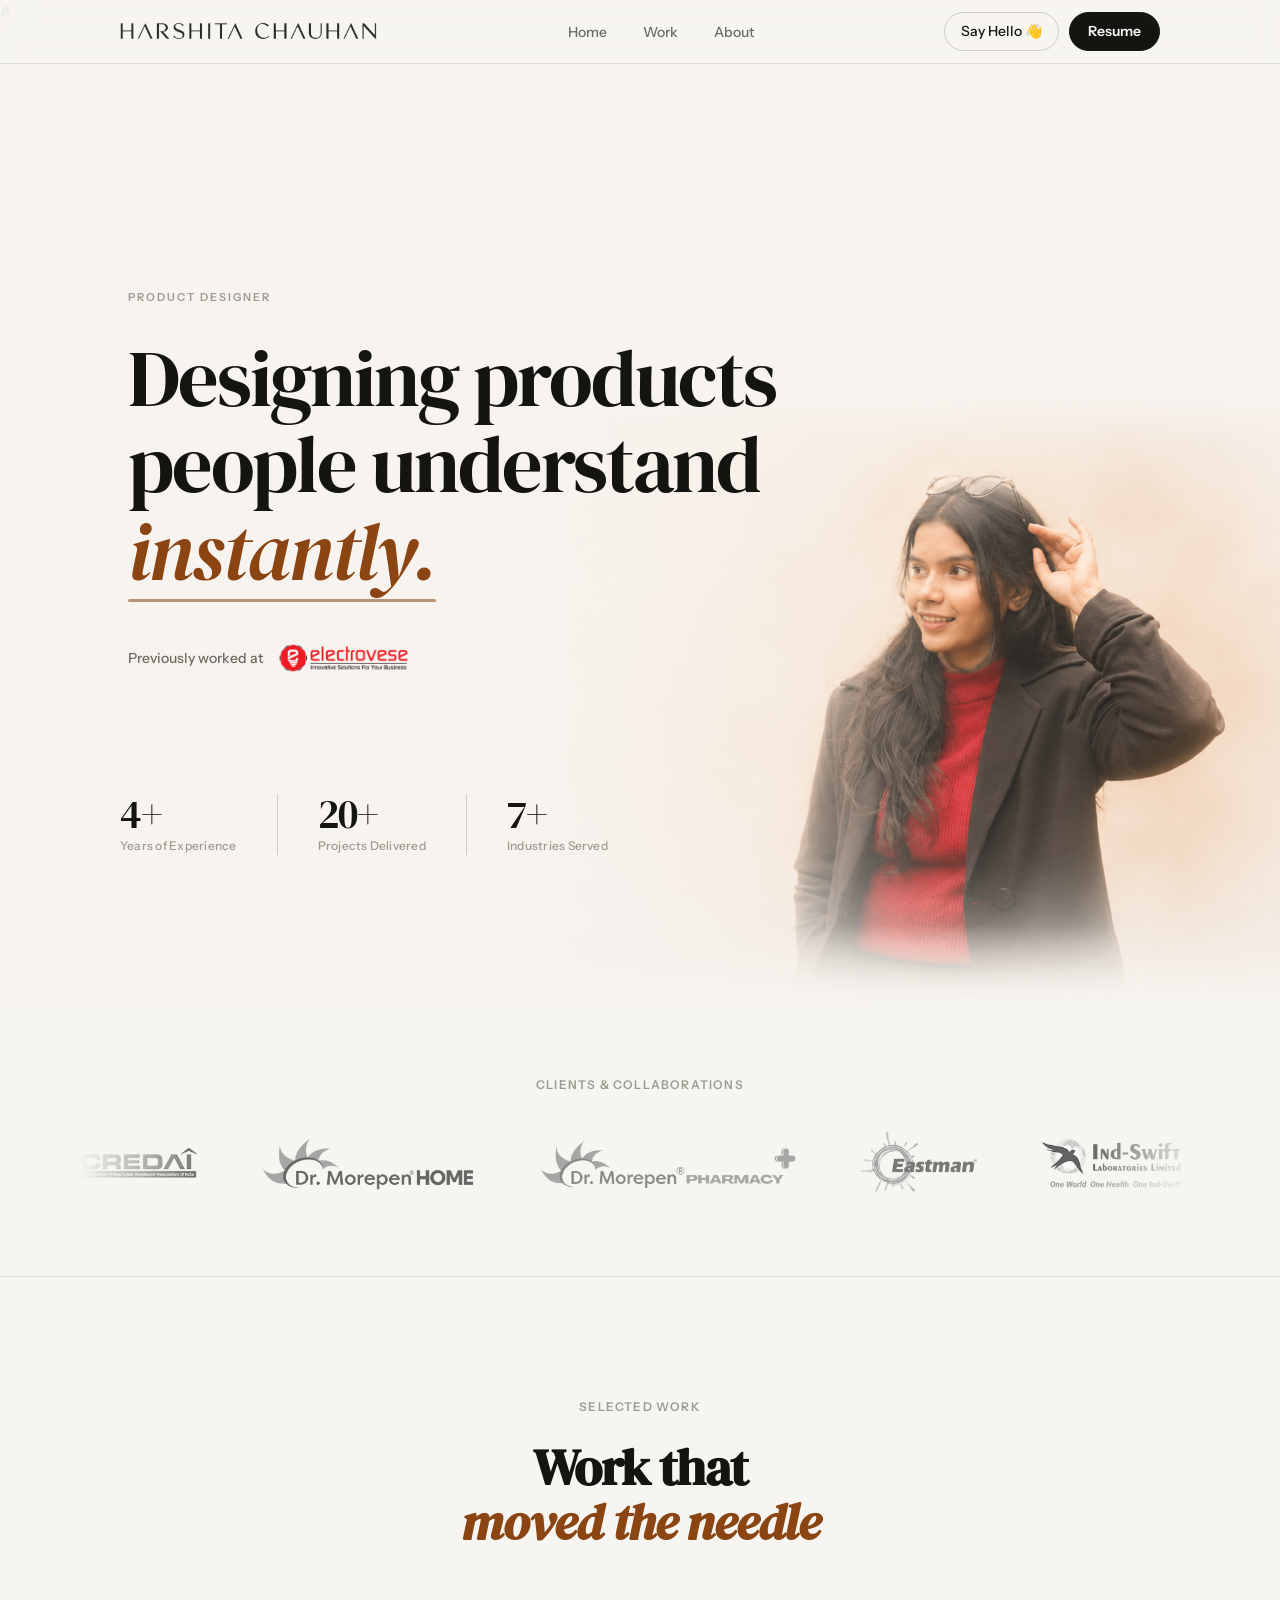
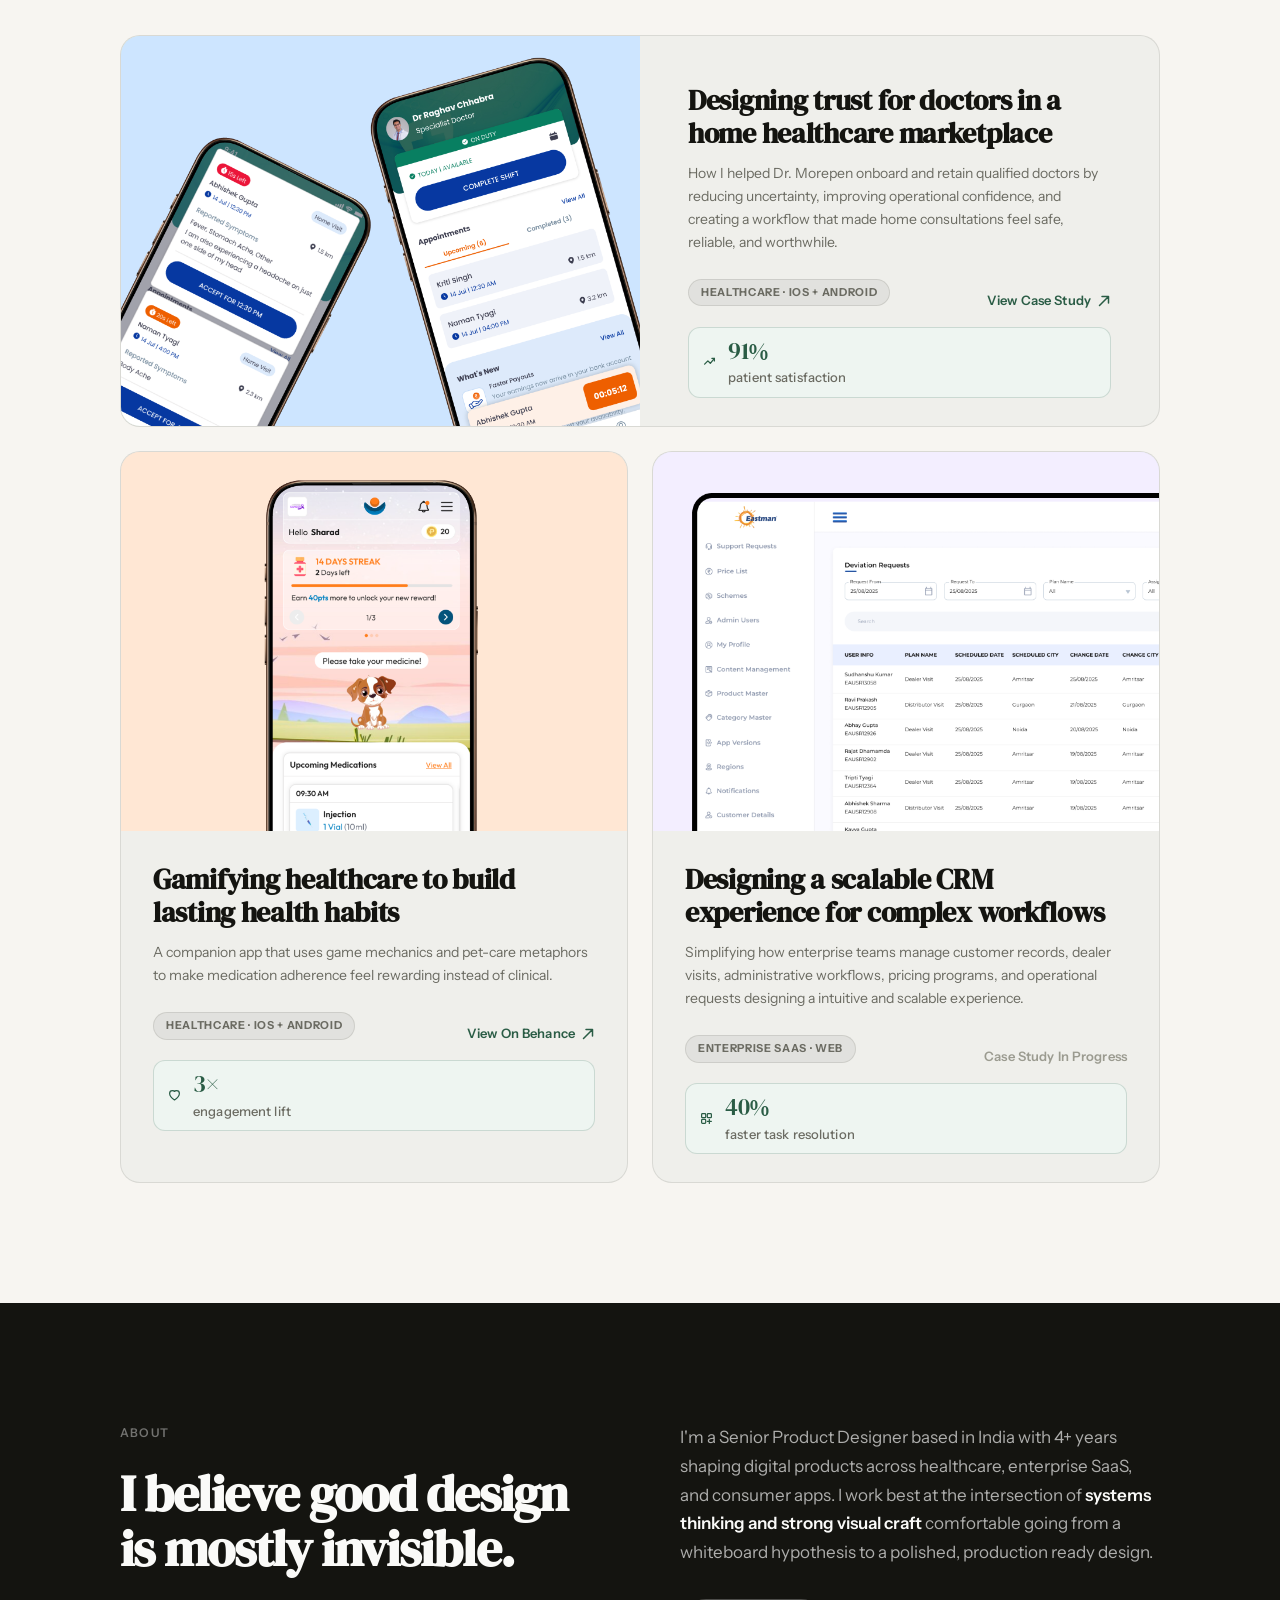
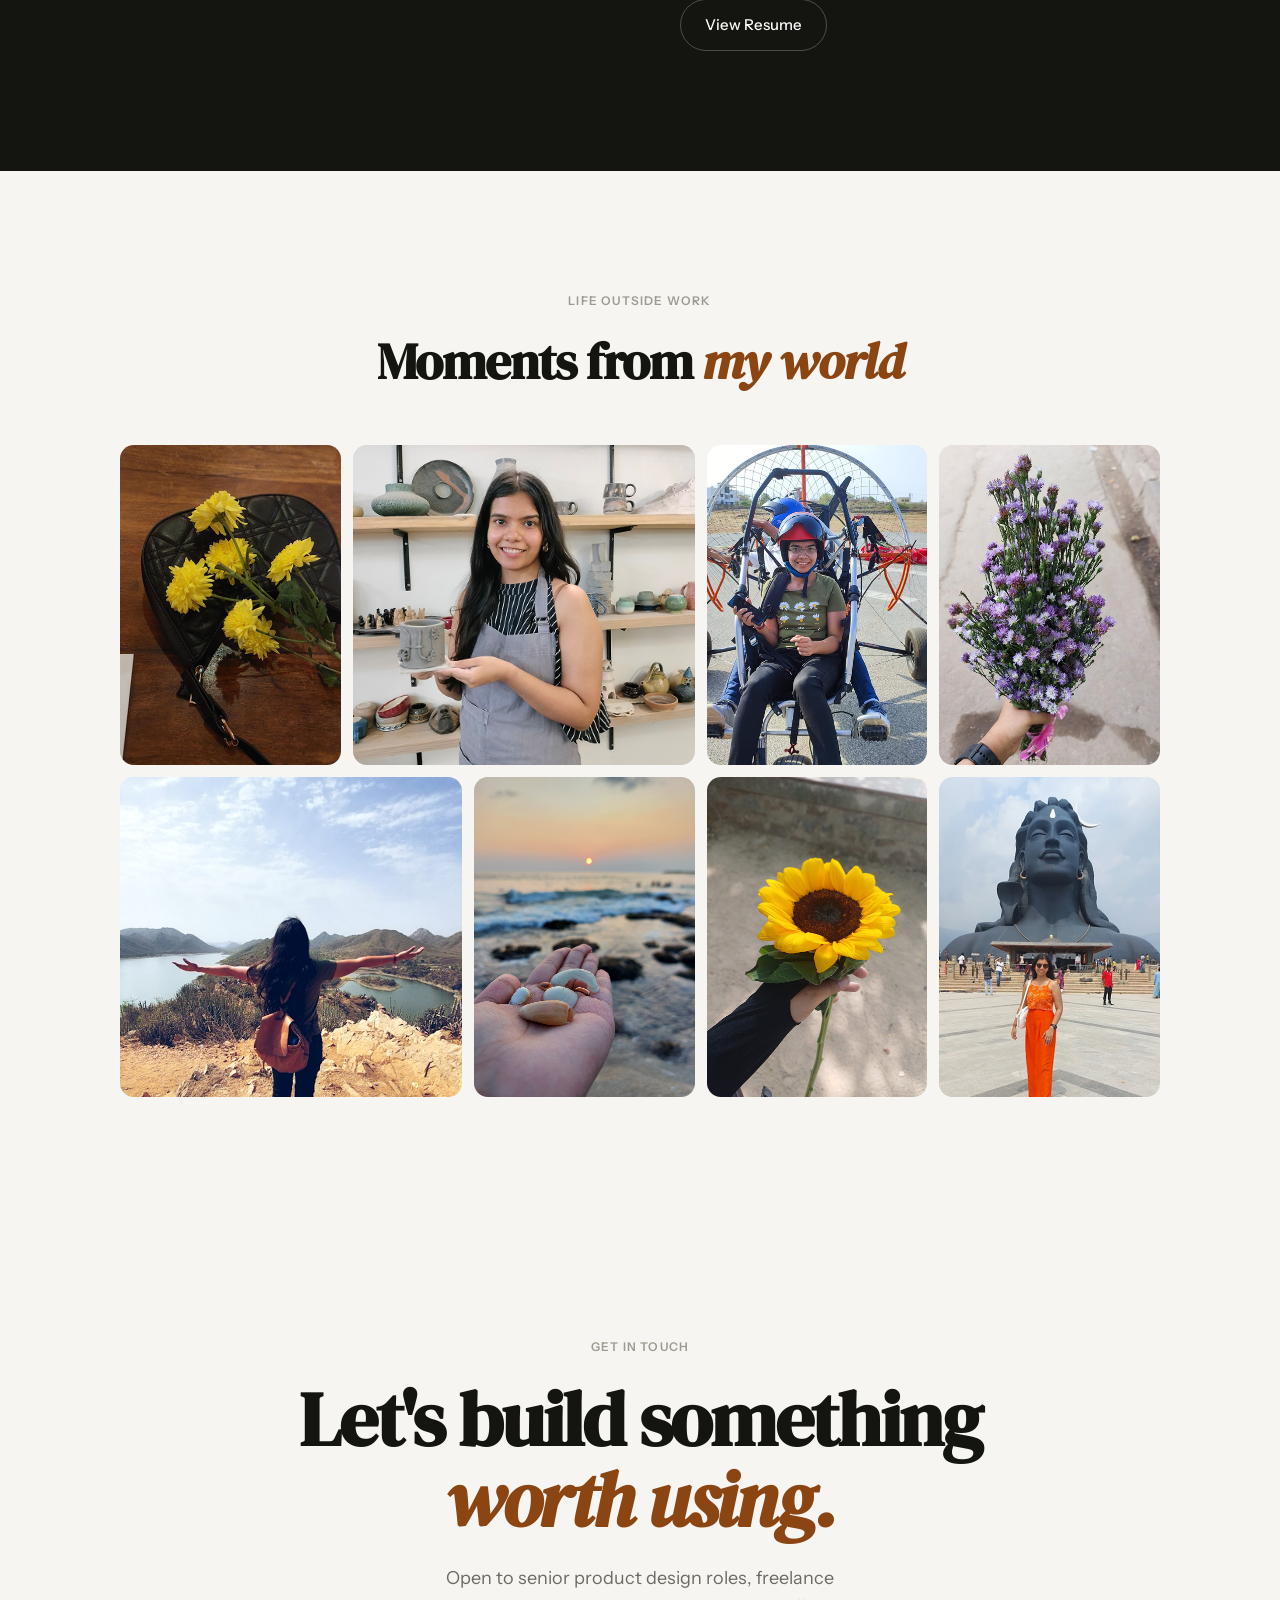
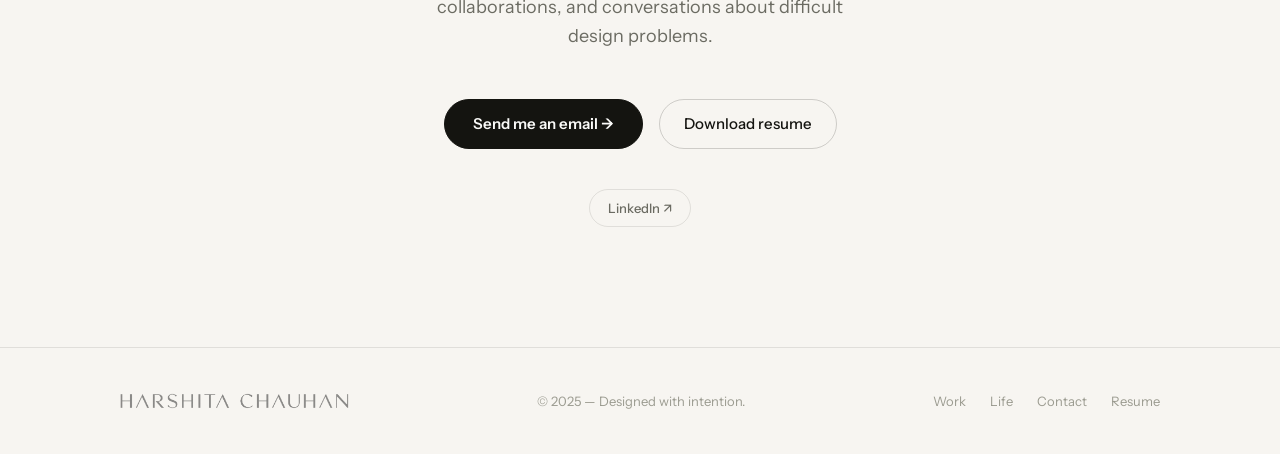
==== commit 2c028a7f: "Add files via upload" ====
--- a/Index.html
+++ b/Index.html
@@ -2081,7 +2081,7 @@
       <span></span><span></span><span></span>
     </button>
   </div>
-</nav>
+</nav>A
 
 <div class="mobile-menu" id="mobileMenu">
   <a href="#" onclick="showPage('home'); closeMobile()">Home</a>
@@ -2108,14 +2108,14 @@
 
         <!-- LEFT: text column -->
         <div class="hero-left">
-          <p class="hero-kicker">Senior Product Designer</p>
+          <p class="hero-kicker">Product Designer</p>
 
           <h1 class="hero-headline">
             Designing products people understand
           </h1>
           <span class="hero-headline-italic">instantly.</span>
           <div class="hero-role-badge">
-          <span style="font-size:14px;color:var(--text-secondary);font-weight:500;white-space:nowrap;">Sr. Product Designer at</span>
+          <span style="font-size:14px;color:var(--text-secondary);font-weight:500;white-space:nowrap;">Previously worked at</span>
           <img src="electrovese_logo.png" alt="electrovese" style="height:32px;width:auto;display:block;">
         </div>
         </div>
